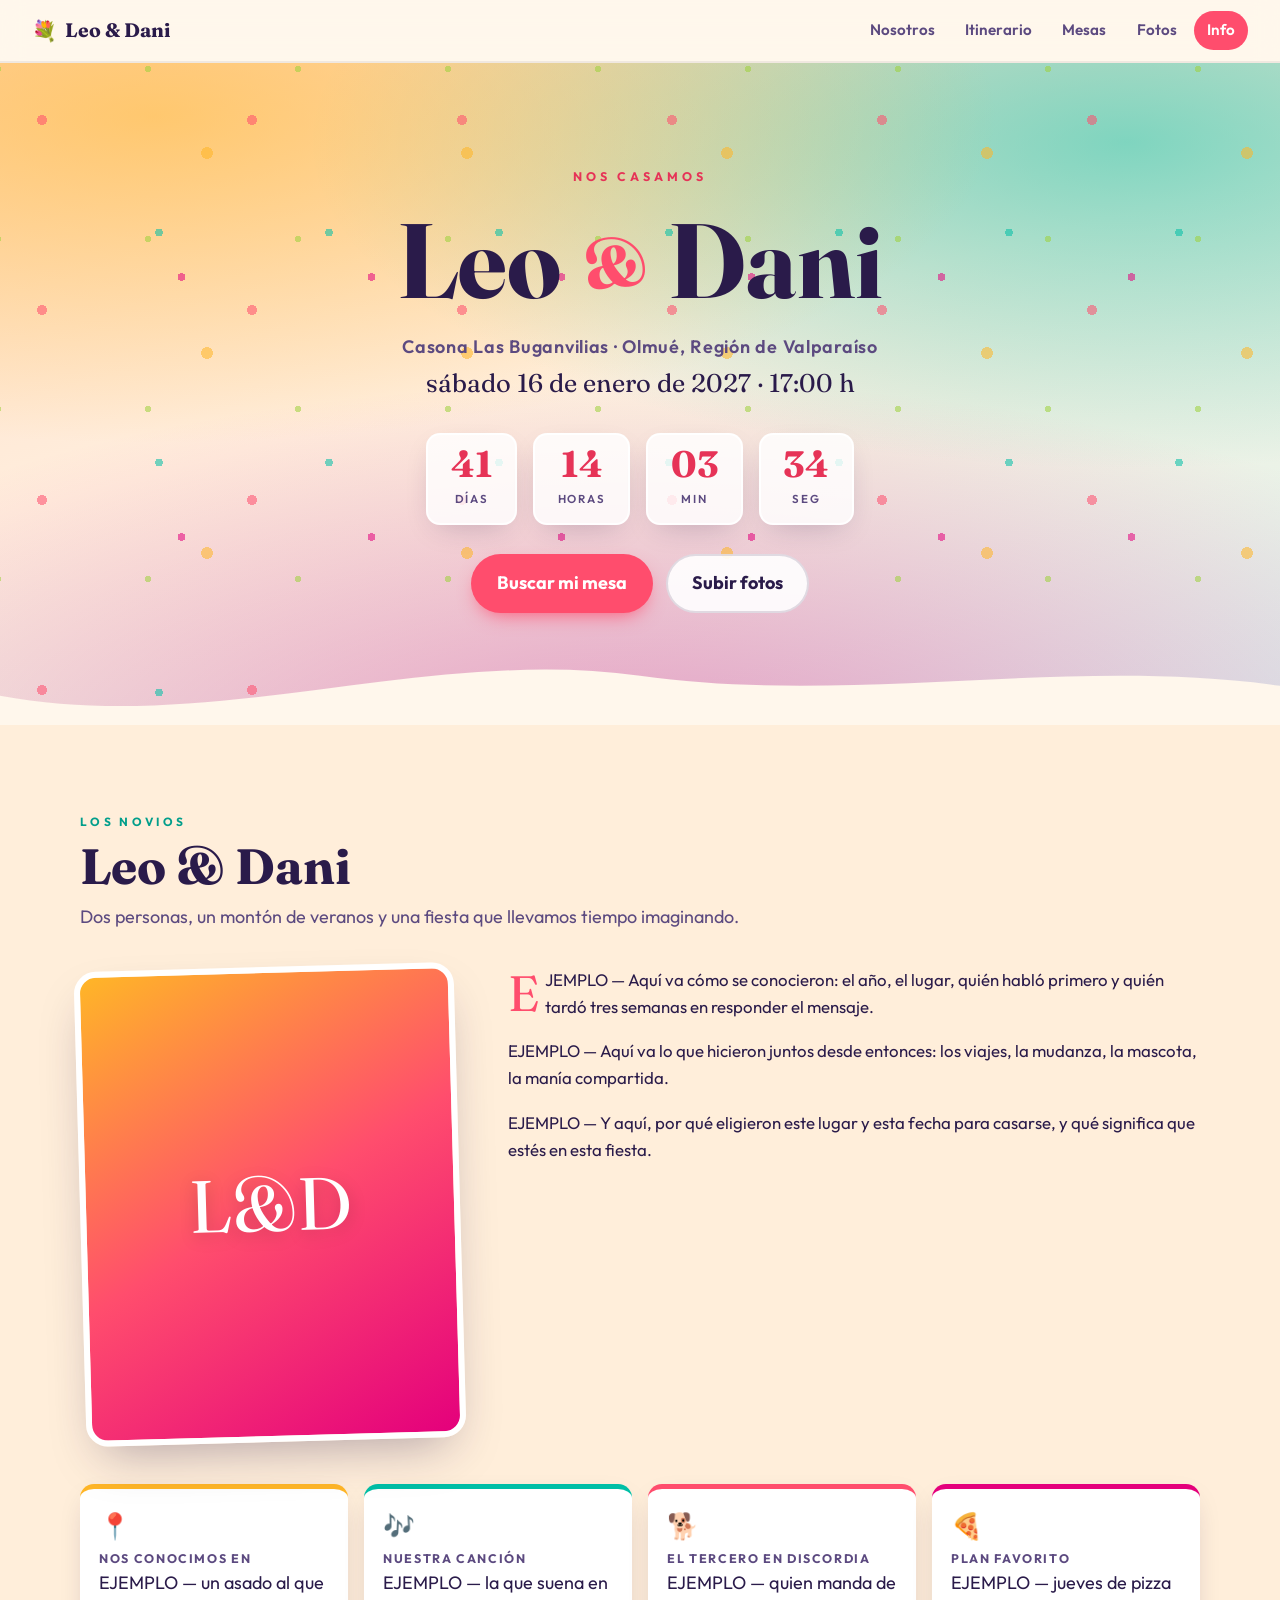
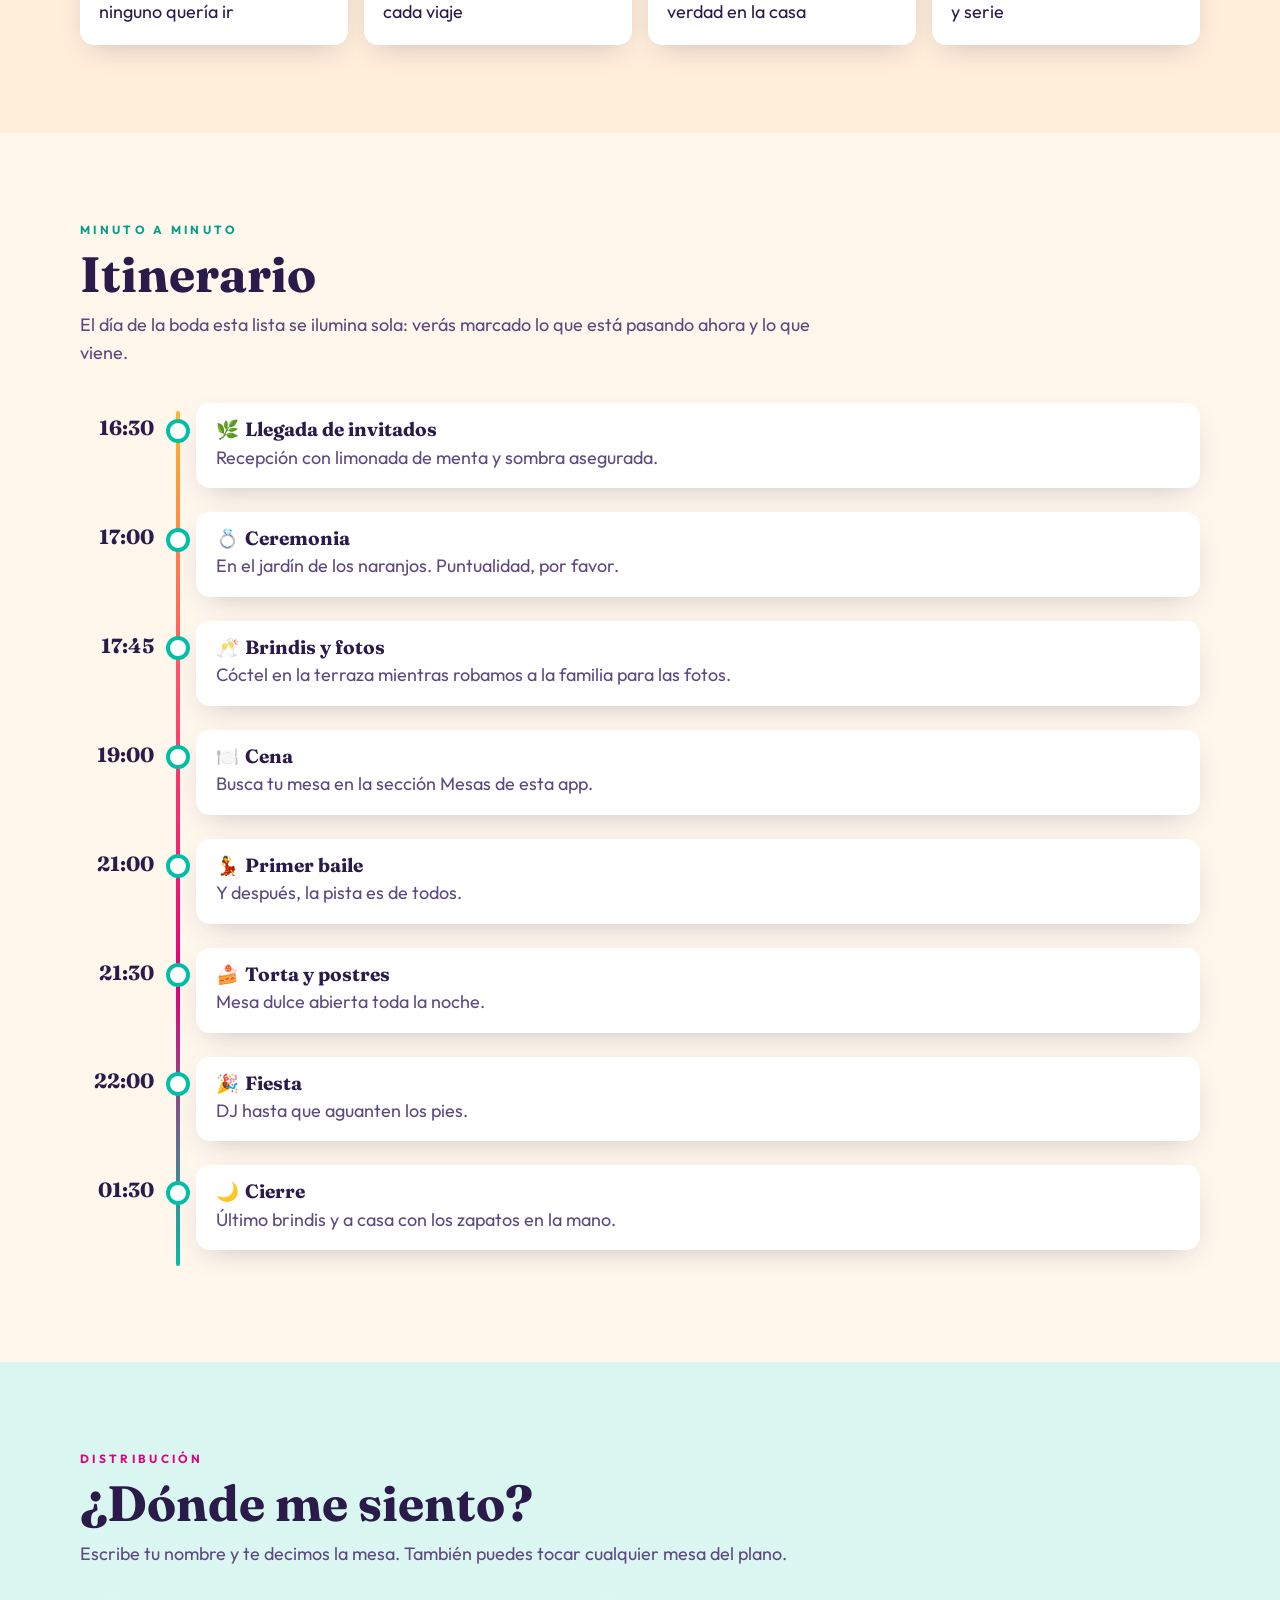
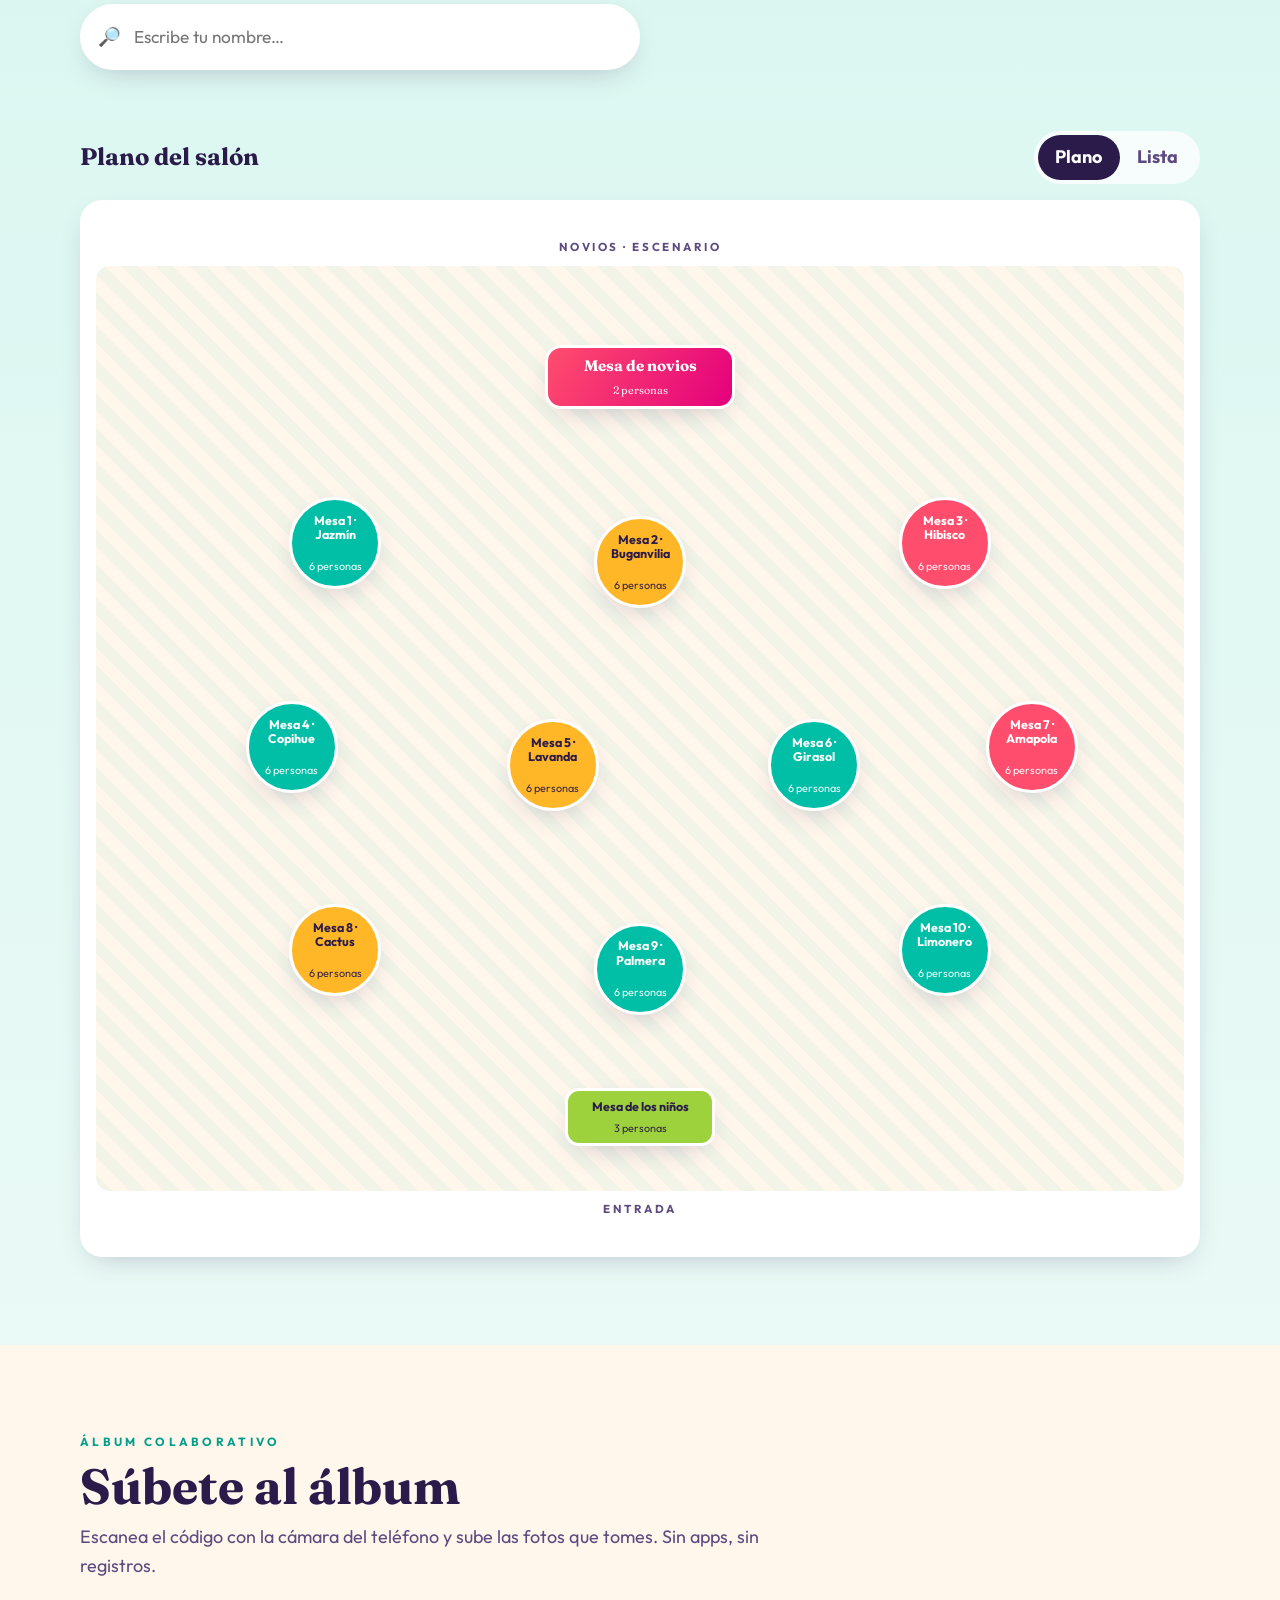
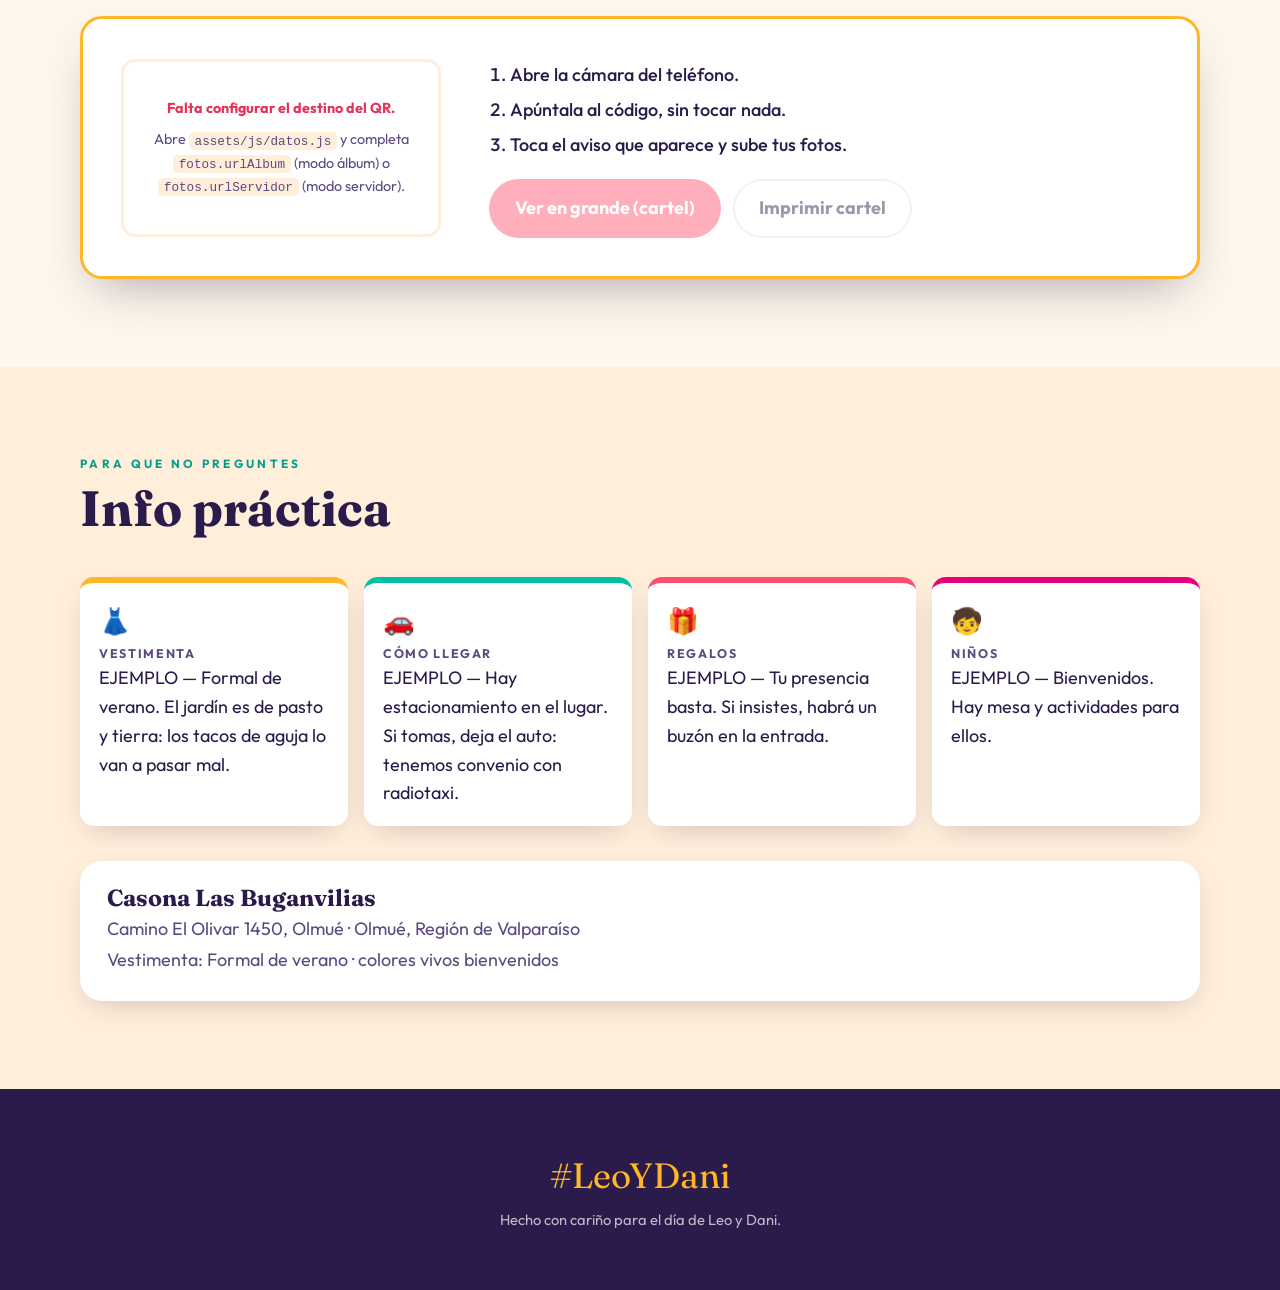
==== index.html @ 31d0e6f3 "Añade la app de boda de Leo y Dani App web estática, sin dependencias ni build, pensada para usarse " ====
<!DOCTYPE html>
<html lang="es">
<head>
<meta charset="utf-8">
<meta name="viewport" content="width=device-width, initial-scale=1, viewport-fit=cover">
<title>Leo &amp; Dani · Nuestra boda</title>
<meta name="description" content="Itinerario, mesas, fotos y todo lo que necesitas saber para la boda de Leo y Dani.">
<meta name="theme-color" content="#ff4d6d">
<link rel="manifest" href="manifest.webmanifest">
<link rel="icon" href="assets/img/icono.svg" type="image/svg+xml">
<link rel="preconnect" href="https://fonts.googleapis.com">
<link rel="preconnect" href="https://fonts.gstatic.com" crossorigin>
<link rel="stylesheet" href="https://fonts.googleapis.com/css2?family=Fraunces:opsz,wght@9..144,500;9..144,700&family=Outfit:wght@300;400;600;700&display=swap">
<link rel="stylesheet" href="assets/css/estilo.css">
</head>
<body>

<a class="saltar" href="#contenido">Saltar al contenido</a>

<header class="barra" id="barra">
  <a class="barra__marca" href="#portada">
    <span class="barra__anillos" aria-hidden="true">💐</span>
    <span id="marca-nombres">Leo &amp; Dani</span>
  </a>
  <nav class="barra__nav" aria-label="Secciones">
    <a href="#nosotros">Nosotros</a>
    <a href="#itinerario">Itinerario</a>
    <a href="#mesas">Mesas</a>
    <a href="#fotos">Fotos</a>
    <a href="#info">Info</a>
  </nav>
  <button class="barra__menu" id="btn-menu" aria-expanded="false" aria-controls="menu-movil">
    <span class="sr">Abrir menú</span>
    <svg viewBox="0 0 24 24" aria-hidden="true"><path d="M3 6h18M3 12h18M3 18h18"/></svg>
  </button>
</header>

<div class="menu-movil" id="menu-movil" hidden>
  <a href="#nosotros">Nosotros</a>
  <a href="#itinerario">Itinerario</a>
  <a href="#mesas">Mesas</a>
  <a href="#fotos">Fotos</a>
  <a href="#info">Info</a>
</div>

<main id="contenido">

  <!-- ============================================================ PORTADA -->
  <section class="portada" id="portada">
    <div class="portada__confeti" aria-hidden="true"></div>
    <div class="portada__caja">
      <p class="portada__antetitulo" id="portada-fecha-corta">Nos casamos</p>
      <h1 class="portada__nombres">
        <span id="portada-novio">Leo</span>
        <span class="portada__amperson" aria-hidden="true">&amp;</span>
        <span id="portada-novia">Dani</span>
      </h1>
      <p class="portada__lugar"><span id="portada-lugar"></span></p>
      <p class="portada__fecha" id="portada-fecha"></p>

      <div class="cuenta" id="cuenta" aria-live="polite">
        <div class="cuenta__bloque"><strong id="c-dias">—</strong><span>días</span></div>
        <div class="cuenta__bloque"><strong id="c-horas">—</strong><span>horas</span></div>
        <div class="cuenta__bloque"><strong id="c-min">—</strong><span>min</span></div>
        <div class="cuenta__bloque"><strong id="c-seg">—</strong><span>seg</span></div>
      </div>
      <p class="cuenta__hoy" id="cuenta-hoy" hidden></p>

      <div class="portada__acciones">
        <a class="boton boton--primario" href="#mesas">Buscar mi mesa</a>
        <a class="boton boton--claro" href="#fotos">Subir fotos</a>
      </div>
    </div>
    <div class="portada__ola" aria-hidden="true">
      <svg viewBox="0 0 1440 90" preserveAspectRatio="none"><path d="M0 60 C 240 100, 480 10, 720 40 C 960 70, 1200 20, 1440 50 L1440 90 L0 90 Z"/></svg>
    </div>
  </section>

  <!-- =========================================================== NOSOTROS -->
  <section class="seccion seccion--crema" id="nosotros">
    <div class="envoltorio">
      <p class="seccion__kicker">Los novios</p>
      <h2 class="seccion__titulo" id="nosotros-titulo">Leo &amp; Dani</h2>
      <p class="seccion__bajada" id="nosotros-bajada"></p>

      <div class="nosotros">
        <div class="nosotros__foto" id="nosotros-foto">
          <div class="nosotros__iniciales" id="nosotros-iniciales" aria-hidden="true">L&amp;D</div>
        </div>
        <div class="nosotros__texto" id="nosotros-parrafos"></div>
      </div>

      <ul class="fichas" id="nosotros-fichas"></ul>
    </div>
  </section>

  <!-- ========================================================= ITINERARIO -->
  <section class="seccion" id="itinerario">
    <div class="envoltorio">
      <p class="seccion__kicker">Minuto a minuto</p>
      <h2 class="seccion__titulo">Itinerario</h2>
      <p class="seccion__bajada">El día de la boda esta lista se ilumina sola: verás marcado lo que está pasando ahora y lo que viene.</p>

      <div class="aviso-vivo" id="aviso-vivo" hidden>
        <span class="punto" aria-hidden="true"></span>
        <span id="aviso-vivo-texto"></span>
      </div>

      <ol class="linea" id="linea-tiempo"></ol>
    </div>
  </section>

  <!-- ============================================================== MESAS -->
  <section class="seccion seccion--turquesa" id="mesas">
    <div class="envoltorio">
      <p class="seccion__kicker">Distribución</p>
      <h2 class="seccion__titulo">¿Dónde me siento?</h2>
      <p class="seccion__bajada">Escribe tu nombre y te decimos la mesa. También puedes tocar cualquier mesa del plano.</p>

      <form class="buscador" id="buscador" role="search" autocomplete="off">
        <label class="sr" for="busqueda">Buscar tu nombre</label>
        <input id="busqueda" type="search" placeholder="Escribe tu nombre…" enterkeyhint="search">
        <button type="button" class="buscador__limpiar" id="limpiar" hidden aria-label="Limpiar búsqueda">×</button>
      </form>

      <div class="resultados" id="resultados" aria-live="polite"></div>

      <div class="mesas-vista">
        <div class="mesas-vista__cabecera">
          <h3>Plano del salón</h3>
          <div class="conmutador" role="group" aria-label="Forma de ver las mesas">
            <button type="button" id="ver-plano" class="es-activo" aria-pressed="true">Plano</button>
            <button type="button" id="ver-lista" aria-pressed="false">Lista</button>
          </div>
        </div>

        <div class="plano" id="plano">
          <p class="plano__escenario">Novios · escenario</p>
          <div class="plano__lienzo" id="plano-lienzo"></div>
          <p class="plano__entrada">Entrada</p>
        </div>

        <div class="lista-mesas" id="lista-mesas" hidden></div>
      </div>
    </div>
  </section>

  <!-- ============================================================== FOTOS -->
  <section class="seccion" id="fotos">
    <div class="envoltorio">
      <p class="seccion__kicker">Álbum colaborativo</p>
      <h2 class="seccion__titulo" id="fotos-titulo">Súbete al álbum</h2>
      <p class="seccion__bajada" id="fotos-mensaje"></p>

      <div class="qr-panel" id="qr-panel">
        <div class="qr-panel__codigo" id="qr-contenedor">
          <div class="qr-panel__pendiente" id="qr-pendiente">
            <strong>Falta configurar el destino del QR.</strong>
            <span>Abre <code>assets/js/datos.js</code> y completa <code>fotos.urlAlbum</code>
              (modo álbum) o <code>fotos.urlServidor</code> (modo servidor).</span>
          </div>
        </div>
        <div class="qr-panel__texto">
          <ol class="pasos">
            <li>Abre la cámara del teléfono.</li>
            <li>Apúntala al código, sin tocar nada.</li>
            <li>Toca el aviso que aparece y sube tus fotos.</li>
          </ol>
          <p class="qr-panel__enlace">
            ¿No funciona la cámara? Entra a
            <a id="qr-enlace" href="#">este enlace</a>.
          </p>
          <div class="qr-panel__acciones">
            <button type="button" class="boton boton--primario" id="btn-cartel">Ver en grande (cartel)</button>
            <button type="button" class="boton boton--claro" id="btn-imprimir">Imprimir cartel</button>
          </div>
        </div>
      </div>

      <div class="mural" id="mural" hidden>
        <h3>Lo que han subido</h3>
        <div class="mural__rejilla" id="mural-rejilla"></div>
      </div>
    </div>
  </section>

  <!-- =============================================================== INFO -->
  <section class="seccion seccion--crema" id="info">
    <div class="envoltorio">
      <p class="seccion__kicker">Para que no preguntes</p>
      <h2 class="seccion__titulo">Info práctica</h2>
      <ul class="fichas fichas--info" id="info-fichas"></ul>

      <div class="lugar" id="lugar-bloque">
        <div>
          <h3 id="lugar-nombre"></h3>
          <p id="lugar-direccion"></p>
          <p id="lugar-vestimenta"></p>
        </div>
        <a class="boton boton--primario" id="lugar-mapa" href="#" hidden>Abrir en el mapa</a>
      </div>
    </div>
  </section>

</main>

<footer class="pie">
  <p id="pie-hashtag"></p>
  <p class="pie__fino">Hecho con cariño para el día de <span id="pie-nombres">Leo y Dani</span>.</p>
</footer>

<!-- Cartel a pantalla completa con el QR, para proyectar o dejar en una mesa -->
<div class="cartel" id="cartel" hidden>
  <button class="cartel__cerrar" id="cartel-cerrar" aria-label="Cerrar cartel">×</button>
  <div class="cartel__contenido">
    <p class="cartel__kicker" id="cartel-kicker">#LeoYDani</p>
    <h2 class="cartel__titulo" id="cartel-titulo">Súbete al álbum</h2>
    <div class="cartel__qr" id="cartel-qr"></div>
    <p class="cartel__pie" id="cartel-pie"></p>
    <p class="cartel__url" id="cartel-url"></p>
  </div>
</div>

<script src="assets/js/datos.js"></script>
<script src="assets/js/qr.js"></script>
<script src="assets/js/app.js"></script>
</body>
</html>
---- assets/css/estilo.css ----
/* ===========================================================================
   Leo & Dani — estilo de verano, paleta viva.
   Paleta: coral sandía, mango, turquesa, fucsia buganvilia y crema.
   =========================================================================== */

:root {
  --crema:      #fff7ec;
  --crema-2:    #ffeeda;
  --coral:      #ff4d6d;
  --coral-osc:  #e63357;
  --mango:      #ffb627;
  --mango-osc:  #f59500;
  --turquesa:   #00bfa6;
  --turquesa-osc:#029e8b;
  --fucsia:     #e4007c;
  --lima:       #9ed23c;
  --tinta:      #2a1b4a;
  --tinta-2:    #5c4a80;
  --blanco:     #ffffff;

  --sombra:     0 10px 30px -12px rgba(42, 27, 74, .28);
  --sombra-alta:0 22px 50px -18px rgba(42, 27, 74, .38);
  --radio:      22px;
  --radio-s:    14px;

  --display: "Fraunces", "Iowan Old Style", Georgia, "Times New Roman", serif;
  --cuerpo:  "Outfit", ui-sans-serif, system-ui, -apple-system, "Segoe UI", Roboto, sans-serif;

  color-scheme: light;
}

*, *::before, *::after { box-sizing: border-box; }

/* Varios bloques de esta hoja usan display:grid/flex, que por especificidad
   ganaría al display:none que el navegador aplica a [hidden]. Sin esta regla
   el cartel del QR se quedaría encima de la página tapándolo todo. */
[hidden] { display: none !important; }

html { scroll-behavior: smooth; scroll-padding-top: 82px; }

body {
  margin: 0;
  font-family: var(--cuerpo);
  font-size: clamp(16px, 1.05vw + 14px, 18px);
  line-height: 1.6;
  color: var(--tinta);
  background: var(--crema);
  -webkit-font-smoothing: antialiased;
}

h1, h2, h3 { font-family: var(--display); line-height: 1.08; margin: 0; font-weight: 700; }

a { color: var(--coral-osc); }

img { max-width: 100%; display: block; }

:focus-visible {
  outline: 3px solid var(--fucsia);
  outline-offset: 3px;
  border-radius: 6px;
}

.sr {
  position: absolute; width: 1px; height: 1px; padding: 0; margin: -1px;
  overflow: hidden; clip: rect(0 0 0 0); white-space: nowrap; border: 0;
}

.saltar {
  position: absolute; left: 12px; top: -60px; z-index: 100;
  background: var(--tinta); color: #fff; padding: 10px 16px; border-radius: 0 0 12px 12px;
  text-decoration: none; transition: top .2s;
}
.saltar:focus { top: 0; }

.envoltorio { width: min(1120px, 100% - 2.5rem); margin-inline: auto; }

/* ------------------------------------------------------------------ Barra */
.barra {
  position: sticky; top: 0; z-index: 40;
  display: flex; align-items: center; justify-content: space-between; gap: 1rem;
  padding: .7rem clamp(1rem, 3vw, 2rem);
  background: rgba(255, 247, 236, .88);
  backdrop-filter: blur(12px);
  border-bottom: 2px solid rgba(42, 27, 74, .07);
}

.barra__marca {
  font-family: var(--display); font-size: 1.22rem; font-weight: 700;
  color: var(--tinta); text-decoration: none; display: flex; align-items: center; gap: .5rem;
}
.barra__anillos { font-size: 1.25rem; }

.barra__nav { display: flex; gap: .3rem; flex-wrap: wrap; }
.barra__nav a {
  color: var(--tinta-2); text-decoration: none; font-weight: 600; font-size: .95rem;
  padding: .45rem .8rem; border-radius: 999px; transition: background .18s, color .18s;
}
.barra__nav a:hover, .barra__nav a.es-activo { background: var(--coral); color: #fff; }

.barra__menu {
  display: none; background: none; border: 0; padding: .4rem; cursor: pointer; color: var(--tinta);
}
.barra__menu svg { width: 28px; height: 28px; fill: none; stroke: currentColor; stroke-width: 2.2; stroke-linecap: round; }

.menu-movil {
  position: sticky; top: 62px; z-index: 39;
  display: grid; background: var(--blanco); border-bottom: 2px solid rgba(42,27,74,.08);
  box-shadow: var(--sombra);
}
.menu-movil a {
  padding: .95rem 1.4rem; text-decoration: none; color: var(--tinta); font-weight: 600;
  border-bottom: 1px solid rgba(42,27,74,.07);
}

@media (max-width: 820px) {
  .barra__nav { display: none; }
  .barra__menu { display: block; }
}
@media (min-width: 821px) {
  .menu-movil { display: none !important; }
}

/* ---------------------------------------------------------------- Portada */
.portada {
  position: relative; overflow: hidden;
  padding: clamp(3rem, 9vw, 6.5rem) 1.25rem clamp(5rem, 10vw, 7rem);
  text-align: center;
  background:
    radial-gradient(120% 90% at 12% 8%, rgba(255, 182, 39, .55) 0%, transparent 55%),
    radial-gradient(110% 85% at 88% 12%, rgba(0, 191, 166, .5) 0%, transparent 58%),
    radial-gradient(130% 95% at 50% 105%, rgba(228, 0, 124, .35) 0%, transparent 60%),
    linear-gradient(165deg, #ffd9c0 0%, #ffeedd 45%, #d9f6f0 100%);
}

.portada__confeti {
  position: absolute; inset: 0; pointer-events: none; opacity: .55;
  background-image:
    radial-gradient(circle 5px at 20% 30%, var(--coral) 99%, transparent 100%),
    radial-gradient(circle 4px at 70% 65%, var(--turquesa) 99%, transparent 100%),
    radial-gradient(circle 6px at 45% 15%, var(--mango) 99%, transparent 100%),
    radial-gradient(circle 4px at 85% 40%, var(--fucsia) 99%, transparent 100%),
    radial-gradient(circle 3px at 12% 80%, var(--lima) 99%, transparent 100%);
  background-size: 210px 190px, 170px 230px, 260px 200px, 190px 260px, 150px 170px;
  background-position: 0 0, 40px 20px, 90px 60px, 20px 110px, 130px 40px;
}

.portada__caja { position: relative; max-width: 780px; margin-inline: auto; }

.portada__antetitulo {
  text-transform: uppercase; letter-spacing: .32em; font-size: .78rem; font-weight: 700;
  color: var(--coral-osc); margin: 0 0 1rem;
}

.portada__nombres {
  font-size: clamp(3.1rem, 13vw, 6.6rem);
  display: flex; align-items: center; justify-content: center; gap: clamp(.6rem, 2.5vw, 1.4rem);
  flex-wrap: wrap;
  color: var(--tinta);
  text-wrap: balance;
}
.portada__amperson {
  font-size: .62em; color: var(--coral);
  transform: translateY(.06em) rotate(-6deg); display: inline-block;
}

.portada__lugar {
  font-weight: 600; letter-spacing: .04em; margin: 1rem 0 .1rem; color: var(--tinta-2);
}
.portada__fecha {
  font-family: var(--display); font-size: clamp(1.15rem, 3vw, 1.6rem);
  margin: 0 0 1.8rem; color: var(--tinta);
}

.cuenta {
  display: flex; justify-content: center; gap: clamp(.5rem, 2vw, 1rem); flex-wrap: wrap;
  margin-bottom: 1.8rem;
}
.cuenta__bloque {
  background: rgba(255,255,255,.82); border-radius: var(--radio-s);
  padding: .7rem clamp(.8rem, 3vw, 1.4rem); min-width: 78px;
  box-shadow: var(--sombra); border: 2px solid rgba(255,255,255,.9);
}
.cuenta__bloque strong {
  display: block; font-family: var(--display); font-size: clamp(1.6rem, 5vw, 2.3rem);
  line-height: 1; color: var(--coral-osc); font-variant-numeric: tabular-nums;
}
.cuenta__bloque span {
  font-size: .72rem; text-transform: uppercase; letter-spacing: .16em; color: var(--tinta-2);
  font-weight: 600;
}
.cuenta__hoy {
  font-family: var(--display); font-size: clamp(1.4rem, 5vw, 2.1rem);
  color: var(--fucsia); margin: 0 0 1.6rem;
}

.portada__acciones { display: flex; gap: .8rem; justify-content: center; flex-wrap: wrap; }

.portada__ola { position: absolute; left: 0; right: 0; bottom: -1px; line-height: 0; }
.portada__ola svg { width: 100%; height: clamp(50px, 7vw, 90px); }
.portada__ola path { fill: var(--crema); }

/* ---------------------------------------------------------------- Botones */
.boton {
  display: inline-flex; align-items: center; justify-content: center; gap: .5rem;
  font: inherit; font-weight: 700; text-decoration: none; cursor: pointer;
  padding: .82rem 1.5rem; border-radius: 999px; border: 2px solid transparent;
  transition: transform .15s, box-shadow .15s, background .15s;
  min-height: 48px;
}
.boton:hover { transform: translateY(-2px); }
.boton:active { transform: translateY(0); }

.boton:disabled, .boton[disabled] {
  opacity: .45; cursor: not-allowed; box-shadow: none;
}
.boton:disabled:hover, .boton[disabled]:hover { transform: none; }

.boton--primario { background: var(--coral); color: #fff; box-shadow: 0 8px 20px -8px var(--coral); }
.boton--primario:hover { background: var(--coral-osc); }
.boton--claro { background: rgba(255,255,255,.9); color: var(--tinta); border-color: rgba(42,27,74,.14); }
.boton--claro:hover { background: #fff; }

/* -------------------------------------------------------------- Secciones */
.seccion { padding: clamp(3rem, 8vw, 5.5rem) 0; position: relative; }
.seccion--crema { background: var(--crema-2); }
.seccion--turquesa {
  background: linear-gradient(180deg, #d9f6f0 0%, #eafaf6 100%);
}

.seccion__kicker {
  text-transform: uppercase; letter-spacing: .28em; font-size: .74rem; font-weight: 700;
  color: var(--turquesa-osc); margin: 0 0 .5rem;
}
.seccion--turquesa .seccion__kicker { color: var(--fucsia); }

.seccion__titulo { font-size: clamp(2rem, 5.5vw, 3.1rem); margin-bottom: .6rem; }
.seccion__bajada { max-width: 62ch; color: var(--tinta-2); margin: 0 0 2.2rem; }

/* --------------------------------------------------------------- Nosotros */
.nosotros {
  display: grid; grid-template-columns: minmax(240px, 380px) 1fr; gap: clamp(1.5rem, 4vw, 3rem);
  align-items: start;
}
@media (max-width: 760px) { .nosotros { grid-template-columns: 1fr; } }

.nosotros__foto {
  aspect-ratio: 4 / 5; border-radius: var(--radio); overflow: hidden;
  background: linear-gradient(150deg, var(--mango) 0%, var(--coral) 50%, var(--fucsia) 100%);
  display: grid; place-items: center; box-shadow: var(--sombra-alta);
  border: 6px solid #fff; rotate: -1.6deg;
}
.nosotros__foto img { width: 100%; height: 100%; object-fit: cover; }
.nosotros__iniciales {
  font-family: var(--display); font-size: clamp(3rem, 9vw, 4.6rem); color: #fff;
  text-shadow: 0 4px 18px rgba(0,0,0,.18);
}

.nosotros__texto p { margin: 0 0 1.1rem; font-size: 1.05rem; }
.nosotros__texto p:first-child::first-letter {
  font-family: var(--display); font-size: 3.1rem; line-height: .82; float: left;
  padding: .12em .12em 0 0; color: var(--coral);
}

.fichas {
  list-style: none; padding: 0; margin: 2.6rem 0 0;
  display: grid; grid-template-columns: repeat(auto-fit, minmax(210px, 1fr)); gap: 1rem;
}
.fichas li {
  background: var(--blanco); border-radius: var(--radio-s); padding: 1.1rem 1.2rem;
  box-shadow: var(--sombra); border-top: 5px solid var(--mango);
}
.fichas li:nth-child(4n+2) { border-top-color: var(--turquesa); }
.fichas li:nth-child(4n+3) { border-top-color: var(--coral); }
.fichas li:nth-child(4n+4) { border-top-color: var(--fucsia); }
.fichas .emoji { font-size: 1.6rem; display: block; margin-bottom: .3rem; }
.fichas h3 { font-family: var(--cuerpo); font-size: .78rem; font-weight: 700;
  text-transform: uppercase; letter-spacing: .13em; color: var(--tinta-2); margin-bottom: .25rem; }
.fichas p { margin: 0; }

/* ------------------------------------------------------------- Itinerario */
.aviso-vivo {
  display: inline-flex; align-items: center; gap: .6rem;
  background: var(--fucsia); color: #fff; font-weight: 700;
  padding: .55rem 1.1rem; border-radius: 999px; margin-bottom: 1.6rem;
  box-shadow: 0 8px 22px -10px var(--fucsia);
}
.punto {
  width: 10px; height: 10px; border-radius: 50%; background: #fff;
  animation: latido 1.6s ease-in-out infinite;
}
@keyframes latido { 0%,100% { opacity: 1; transform: scale(1); } 50% { opacity: .35; transform: scale(.7); } }

.linea { list-style: none; margin: 0; padding: 0; position: relative; }
.linea::before {
  content: ""; position: absolute; left: 96px; top: 8px; bottom: 8px; width: 4px;
  background: linear-gradient(180deg, var(--mango), var(--coral), var(--fucsia), var(--turquesa));
  border-radius: 4px;
}
@media (max-width: 620px) { .linea::before { left: 26px; } }

.linea li {
  position: relative; display: grid; grid-template-columns: 74px 1fr; gap: 2.6rem;
  padding: 0 0 1.5rem;
}
@media (max-width: 620px) {
  .linea li { grid-template-columns: 1fr; padding-left: 62px; gap: .2rem; }
}

.linea__hora {
  font-family: var(--display); font-size: 1.28rem; font-weight: 700; text-align: right;
  color: var(--tinta); padding-top: .55rem; font-variant-numeric: tabular-nums;
}
@media (max-width: 620px) {
  .linea__hora { text-align: left; padding-top: 0; font-size: 1.05rem; color: var(--coral-osc); }
}

.linea__punto {
  position: absolute; left: 86px; top: .95rem; width: 24px; height: 24px; border-radius: 50%;
  background: #fff; border: 4px solid var(--turquesa); z-index: 1;
  display: grid; place-items: center; font-size: .8rem;
}
@media (max-width: 620px) { .linea__punto { left: 16px; top: .1rem; } }

.linea__caja {
  background: var(--blanco); border-radius: var(--radio-s); padding: 1rem 1.25rem;
  box-shadow: var(--sombra); transition: transform .2s, box-shadow .2s;
}
.linea__caja h3 { font-size: 1.2rem; margin-bottom: .2rem; }
.linea__caja p { margin: 0; color: var(--tinta-2); }
.linea__emoji { font-size: 1.15rem; margin-right: .4rem; }

.linea li.es-ahora .linea__caja {
  background: linear-gradient(120deg, var(--coral), var(--fucsia)); color: #fff;
  transform: scale(1.015); box-shadow: var(--sombra-alta);
}
.linea li.es-ahora .linea__caja p { color: rgba(255,255,255,.92); }
.linea li.es-ahora .linea__punto { border-color: var(--fucsia); background: var(--fucsia); }
.linea li.es-pasado { opacity: .5; }
.linea li.es-pasado .linea__punto { border-color: var(--tinta-2); background: var(--tinta-2); }

.etiqueta-ahora {
  display: inline-block; background: #fff; color: var(--fucsia); font-size: .7rem;
  font-weight: 800; letter-spacing: .14em; text-transform: uppercase;
  padding: .18rem .6rem; border-radius: 999px; margin-left: .5rem; vertical-align: middle;
}
.etiqueta-sigue {
  display: inline-block; background: var(--mango); color: var(--tinta); font-size: .7rem;
  font-weight: 800; letter-spacing: .12em; text-transform: uppercase;
  padding: .18rem .6rem; border-radius: 999px; margin-left: .5rem; vertical-align: middle;
}

/* ------------------------------------------------------------------ Mesas */
.buscador { position: relative; max-width: 560px; margin-bottom: 1.4rem; }
.buscador input {
  width: 100%; font: inherit; font-size: 1.08rem; padding: 1rem 3rem 1rem 3.2rem;
  border-radius: 999px; border: 3px solid var(--blanco); background: var(--blanco) ;
  box-shadow: var(--sombra); color: var(--tinta); min-height: 56px;
}
.buscador::before {
  content: "🔎"; position: absolute; left: 1.15rem; top: 50%; transform: translateY(-50%);
  font-size: 1.15rem; pointer-events: none;
}
.buscador input:focus { border-color: var(--coral); outline: none; }
.buscador input::-webkit-search-cancel-button { display: none; }
.buscador__limpiar {
  position: absolute; right: .85rem; top: 50%; transform: translateY(-50%);
  border: 0; background: rgba(42,27,74,.08); color: var(--tinta); cursor: pointer;
  width: 34px; height: 34px; border-radius: 50%; font-size: 1.3rem; line-height: 1;
}

.resultados { margin-bottom: 2.4rem; display: grid; gap: .9rem; }

.tarjeta-resultado {
  background: var(--blanco); border-radius: var(--radio); padding: 1.2rem 1.4rem;
  box-shadow: var(--sombra-alta); border-left: 8px solid var(--coral);
  animation: aparece .28s ease;
}
@keyframes aparece { from { opacity: 0; transform: translateY(8px); } to { opacity: 1; transform: none; } }

.tarjeta-resultado__nombre { font-family: var(--display); font-size: 1.45rem; }
.tarjeta-resultado__mesa {
  display: inline-block; background: var(--turquesa); color: #fff; font-weight: 700;
  padding: .3rem .9rem; border-radius: 999px; margin: .45rem 0 .7rem;
}
.tarjeta-resultado__companeros { margin: 0; color: var(--tinta-2); font-size: .95rem; }
.tarjeta-resultado__companeros strong { color: var(--tinta); }

.sin-resultado {
  background: rgba(255,255,255,.75); border: 2px dashed rgba(42,27,74,.2);
  border-radius: var(--radio); padding: 1.1rem 1.3rem; color: var(--tinta-2);
}

.mesas-vista__cabecera {
  display: flex; align-items: center; justify-content: space-between; gap: 1rem;
  flex-wrap: wrap; margin-bottom: 1rem;
}
.mesas-vista__cabecera h3 { font-size: 1.5rem; }

.conmutador { display: inline-flex; background: rgba(255,255,255,.75); border-radius: 999px; padding: .25rem; }
.conmutador button {
  font: inherit; font-weight: 700; border: 0; background: none; cursor: pointer;
  padding: .5rem 1.1rem; border-radius: 999px; color: var(--tinta-2); min-height: 42px;
}
.conmutador button.es-activo { background: var(--tinta); color: #fff; }

.plano {
  position: relative; background: var(--blanco); border-radius: var(--radio);
  padding: 2.4rem 1rem; box-shadow: var(--sombra); overflow: hidden;
}
.plano__escenario, .plano__entrada {
  text-align: center; font-size: .72rem; letter-spacing: .22em; text-transform: uppercase;
  font-weight: 700; color: var(--tinta-2); margin: 0;
}
.plano__escenario { margin-bottom: .6rem; }
.plano__entrada { margin-top: .6rem; }

.plano__lienzo {
  position: relative; width: 100%; aspect-ratio: 4 / 3.4; min-height: 360px;
  background:
    repeating-linear-gradient(45deg, rgba(0,191,166,.05) 0 12px, transparent 12px 24px),
    var(--crema);
  border-radius: var(--radio-s);
}

.mesa {
  position: absolute; transform: translate(-50%, -50%);
  display: grid; place-items: center; text-align: center; cursor: pointer;
  border: 3px solid var(--blanco); background: var(--turquesa); color: #fff;
  font-weight: 700; font-size: .78rem; line-height: 1.15; padding: .3rem;
  box-shadow: var(--sombra); transition: transform .18s, box-shadow .18s, background .18s;
  font-family: var(--cuerpo);
}
.mesa:hover { transform: translate(-50%, -50%) scale(1.09); z-index: 3; }
.mesa--redonda { width: 92px; height: 92px; border-radius: 50%; }
.mesa--larga { width: 150px; height: 58px; border-radius: 14px; background: var(--lima); color: var(--tinta); }
.mesa--honor {
  width: 190px; height: 64px; border-radius: 16px;
  background: linear-gradient(120deg, var(--coral), var(--fucsia));
  font-family: var(--display); font-size: .95rem;
}
.mesa:nth-of-type(3n) { background: var(--mango); color: var(--tinta); }
.mesa:nth-of-type(4n) { background: var(--coral); color: #fff; }
.mesa--larga, .mesa--honor { background-image: none; }
.mesa--honor { background: linear-gradient(120deg, var(--coral), var(--fucsia)) !important; color: #fff !important; }
.mesa--larga { background: var(--lima) !important; color: var(--tinta) !important; }

.mesa.es-destacada {
  outline: 5px solid var(--fucsia); outline-offset: 4px;
  animation: rebote 1.1s ease infinite;
  z-index: 4;
}
@keyframes rebote {
  0%, 100% { transform: translate(-50%, -50%) scale(1.06); }
  50%      { transform: translate(-50%, -50%) scale(1.14); }
}

.mesa__cuenta { display: block; font-weight: 400; font-size: .68rem; opacity: .9; }

@media (max-width: 620px) {
  /* En pantalla pequeña estiramos el plano a lo alto: las mesas están
     colocadas en porcentajes, así que ganan separación sin tocar los datos. */
  .plano { padding-inline: .5rem; }
  .plano__lienzo { aspect-ratio: 1 / 1.45; min-height: 470px; }
  .mesa--redonda { width: 78px; height: 78px; font-size: .58rem; }
  .mesa--larga { width: 112px; height: 46px; font-size: .66rem; }
  .mesa--honor { width: 146px; height: 52px; font-size: .78rem; }
  .mesa__cuenta { font-size: .54rem; }
}

.lista-mesas { display: grid; grid-template-columns: repeat(auto-fit, minmax(250px, 1fr)); gap: 1rem; }
.tarjeta-mesa {
  background: var(--blanco); border-radius: var(--radio-s); padding: 1.1rem 1.25rem;
  box-shadow: var(--sombra); border-top: 6px solid var(--turquesa);
}
.tarjeta-mesa:nth-child(3n+2) { border-top-color: var(--mango); }
.tarjeta-mesa:nth-child(3n+3) { border-top-color: var(--coral); }
.tarjeta-mesa h4 { font-family: var(--display); font-size: 1.2rem; margin: 0 0 .5rem; }
.tarjeta-mesa ul { margin: 0; padding-left: 1.1rem; color: var(--tinta-2); font-size: .95rem; }
.tarjeta-mesa.es-destacada { outline: 4px solid var(--fucsia); outline-offset: 2px; }

dialog.detalle-mesa::backdrop { background: rgba(42, 27, 74, .55); backdrop-filter: blur(3px); }
dialog.detalle-mesa {
  border: 0; border-radius: var(--radio); padding: 0; max-width: min(440px, 92vw);
  box-shadow: var(--sombra-alta); color: var(--tinta); background: var(--blanco);
}
.detalle-mesa__cabecera {
  background: linear-gradient(120deg, var(--coral), var(--fucsia)); color: #fff;
  padding: 1.3rem 1.5rem;
}
.detalle-mesa__cabecera h3 { font-size: 1.5rem; }
.detalle-mesa__cuerpo { padding: 1.2rem 1.5rem 1.5rem; }
.detalle-mesa__cuerpo ul { margin: 0 0 1.2rem; padding-left: 1.2rem; }
.detalle-mesa__cuerpo li { padding: .15rem 0; }

/* ------------------------------------------------------------------ Fotos */
.qr-panel {
  display: grid; grid-template-columns: minmax(220px, 320px) 1fr; gap: clamp(1.5rem, 4vw, 3rem);
  align-items: center; background: var(--blanco); border-radius: var(--radio);
  padding: clamp(1.3rem, 4vw, 2.4rem); box-shadow: var(--sombra-alta);
  border: 3px solid var(--mango);
}
@media (max-width: 720px) { .qr-panel { grid-template-columns: 1fr; } }

.qr-panel__codigo {
  background: #fff; border-radius: var(--radio-s); padding: .9rem;
  box-shadow: inset 0 0 0 3px var(--crema-2); display: grid; place-items: center;
}
.qr-panel__codigo svg { width: 100%; height: auto; border-radius: 8px; }

.qr-panel__pendiente {
  display: grid; gap: .5rem; text-align: center; color: var(--tinta-2); font-size: .9rem;
  padding: 1.5rem 1rem;
}
.qr-panel__pendiente strong { color: var(--coral-osc); }
code {
  background: var(--crema-2); padding: .1rem .35rem; border-radius: 5px;
  font-size: .88em; font-family: ui-monospace, "SFMono-Regular", Menlo, monospace;
}

.pasos { margin: 0 0 1rem; padding-left: 1.3rem; }
.pasos li { padding: .2rem 0; font-weight: 500; }
.qr-panel__enlace { color: var(--tinta-2); font-size: .92rem; word-break: break-word; }
.qr-panel__acciones { display: flex; gap: .7rem; flex-wrap: wrap; margin-top: 1rem; }

.mural { margin-top: 2.5rem; }
.mural h3 { font-size: 1.5rem; margin-bottom: 1rem; }
.mural__rejilla {
  display: grid; grid-template-columns: repeat(auto-fill, minmax(140px, 1fr)); gap: .7rem;
}
.mural__rejilla img {
  width: 100%; aspect-ratio: 1; object-fit: cover; border-radius: var(--radio-s);
  box-shadow: var(--sombra); border: 3px solid #fff;
}

/* ------------------------------------------------------------------- Info */
.fichas--info li { border-top-width: 6px; }

.lugar {
  margin-top: 2.2rem; background: var(--blanco); border-radius: var(--radio);
  padding: 1.5rem 1.7rem; box-shadow: var(--sombra);
  display: flex; align-items: center; justify-content: space-between; gap: 1.2rem; flex-wrap: wrap;
}
.lugar h3 { font-size: 1.45rem; margin-bottom: .3rem; }
.lugar p { margin: .15rem 0; color: var(--tinta-2); }

/* -------------------------------------------------------------------- Pie */
.pie {
  background: var(--tinta); color: #fff; text-align: center;
  padding: clamp(2.2rem, 6vw, 3.4rem) 1.25rem;
}
.pie p { margin: .25rem 0; }
.pie p:first-child {
  font-family: var(--display); font-size: clamp(1.5rem, 5vw, 2.2rem); color: var(--mango);
}
.pie__fino { color: rgba(255,255,255,.7); font-size: .92rem; }

/* ----------------------------------------------------------------- Cartel */
.cartel {
  position: fixed; inset: 0; z-index: 90; display: grid; place-items: center;
  padding: 1.5rem; text-align: center;
  background:
    radial-gradient(120% 90% at 10% 10%, rgba(255,182,39,.9) 0%, transparent 55%),
    radial-gradient(110% 85% at 90% 15%, rgba(0,191,166,.85) 0%, transparent 58%),
    linear-gradient(160deg, #ff6b83 0%, #ffb627 55%, #00bfa6 100%);
}
.cartel__cerrar {
  position: absolute; top: 1rem; right: 1.2rem; font-size: 2.2rem; line-height: 1;
  background: rgba(255,255,255,.85); border: 0; border-radius: 50%; width: 52px; height: 52px;
  cursor: pointer; color: var(--tinta);
}
.cartel__contenido {
  background: rgba(255,255,255,.95); border-radius: 32px; padding: clamp(1.5rem, 5vw, 3rem);
  max-width: min(640px, 92vw); box-shadow: var(--sombra-alta);
}
.cartel__kicker {
  text-transform: uppercase; letter-spacing: .3em; font-weight: 700; color: var(--fucsia);
  margin: 0 0 .4rem; font-size: .85rem;
}
.cartel__titulo { font-size: clamp(1.9rem, 6vw, 3rem); margin-bottom: 1.2rem; }
.cartel__qr { display: grid; place-items: center; }
.cartel__qr svg { width: min(58vh, 100%); height: auto; }
.cartel__pie { font-size: 1.05rem; color: var(--tinta-2); margin: 1.1rem 0 .3rem; }
.cartel__url { font-size: .85rem; color: var(--tinta-2); word-break: break-all; margin: 0; }

/* --------------------------------------------------------------- Impresión */
@media print {
  .barra, .menu-movil, .portada, .seccion, .pie, .cartel__cerrar, .saltar { display: none !important; }
  .cartel {
    position: static; background: #fff; padding: 0; display: block;
  }
  .cartel[hidden] { display: none !important; }
  .cartel__contenido { box-shadow: none; max-width: 100%; border-radius: 0; }
  .cartel__qr svg { width: 15cm; }
  body { background: #fff; }
}

/* ------------------------------------------------------ Menos movimiento */
@media (prefers-reduced-motion: reduce) {
  html { scroll-behavior: auto; }
  *, *::before, *::after {
    animation-duration: .001ms !important; animation-iteration-count: 1 !important;
    transition-duration: .001ms !important;
  }
}
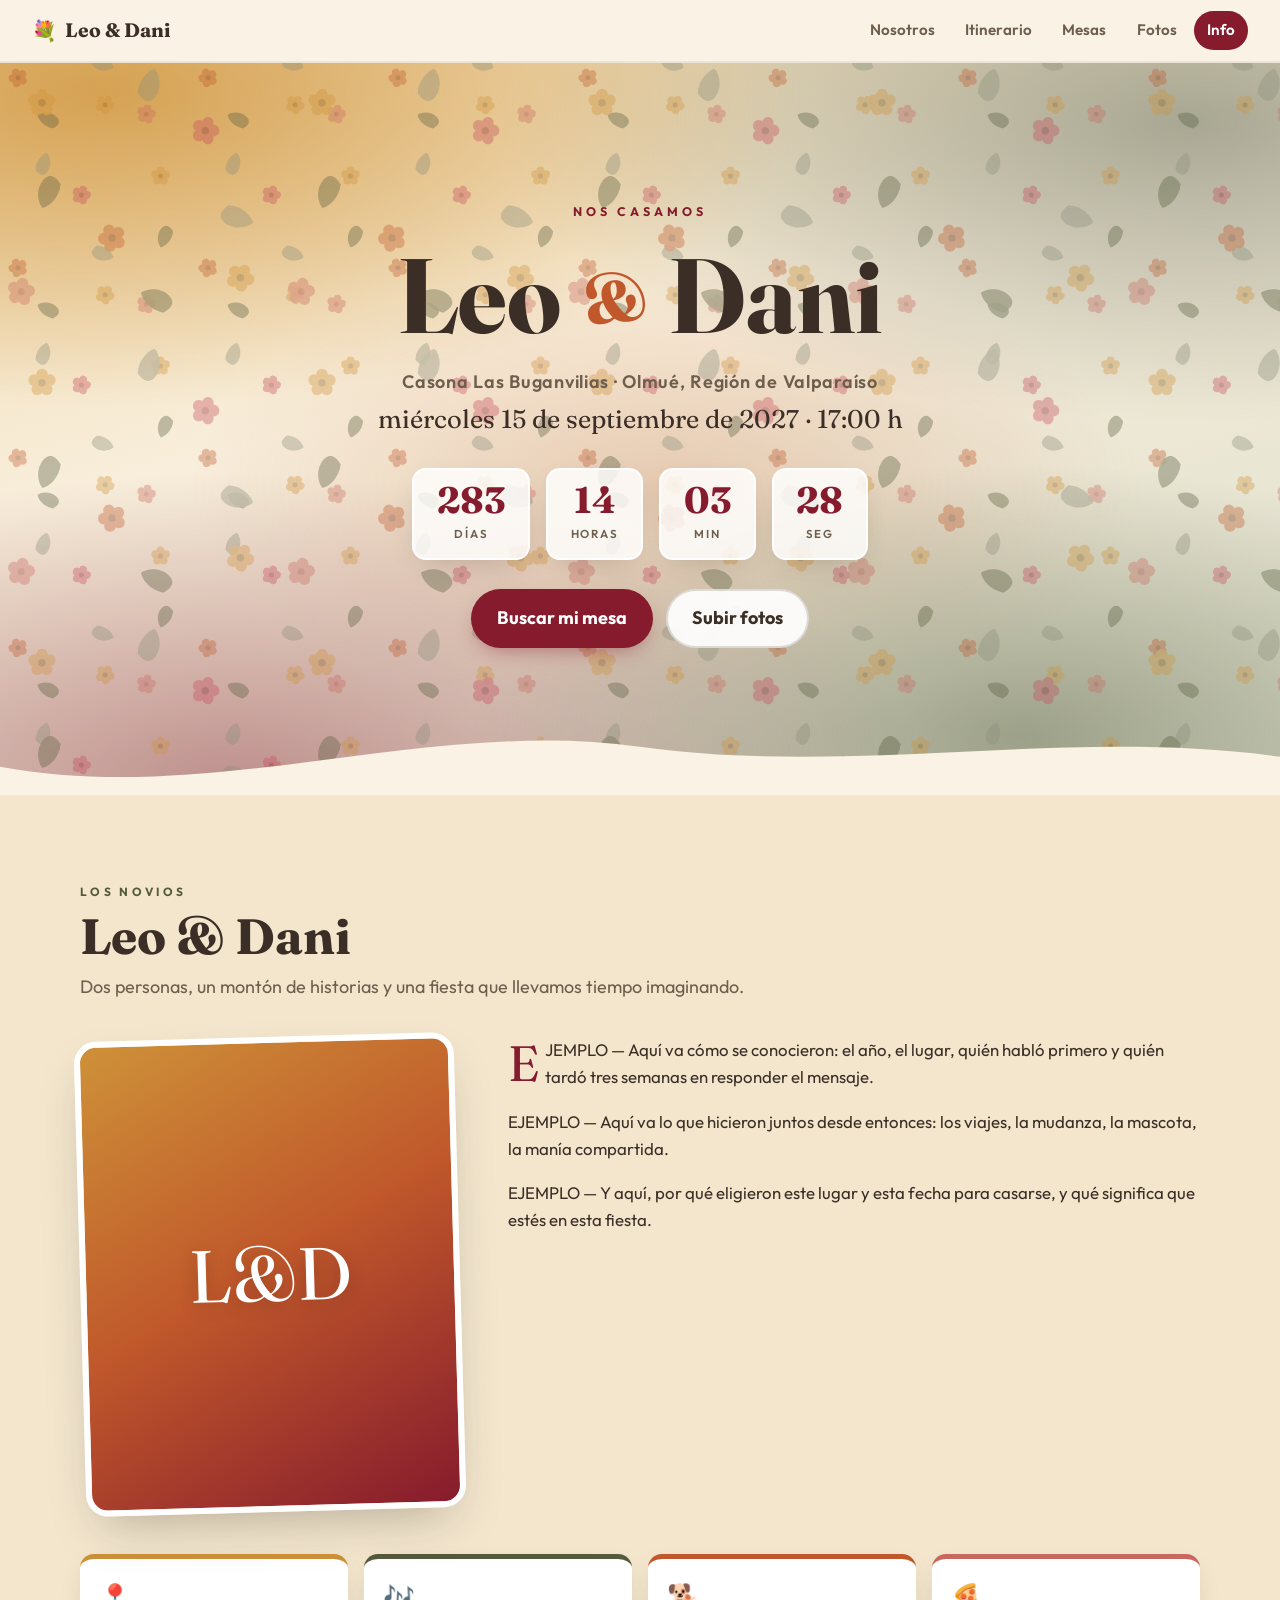
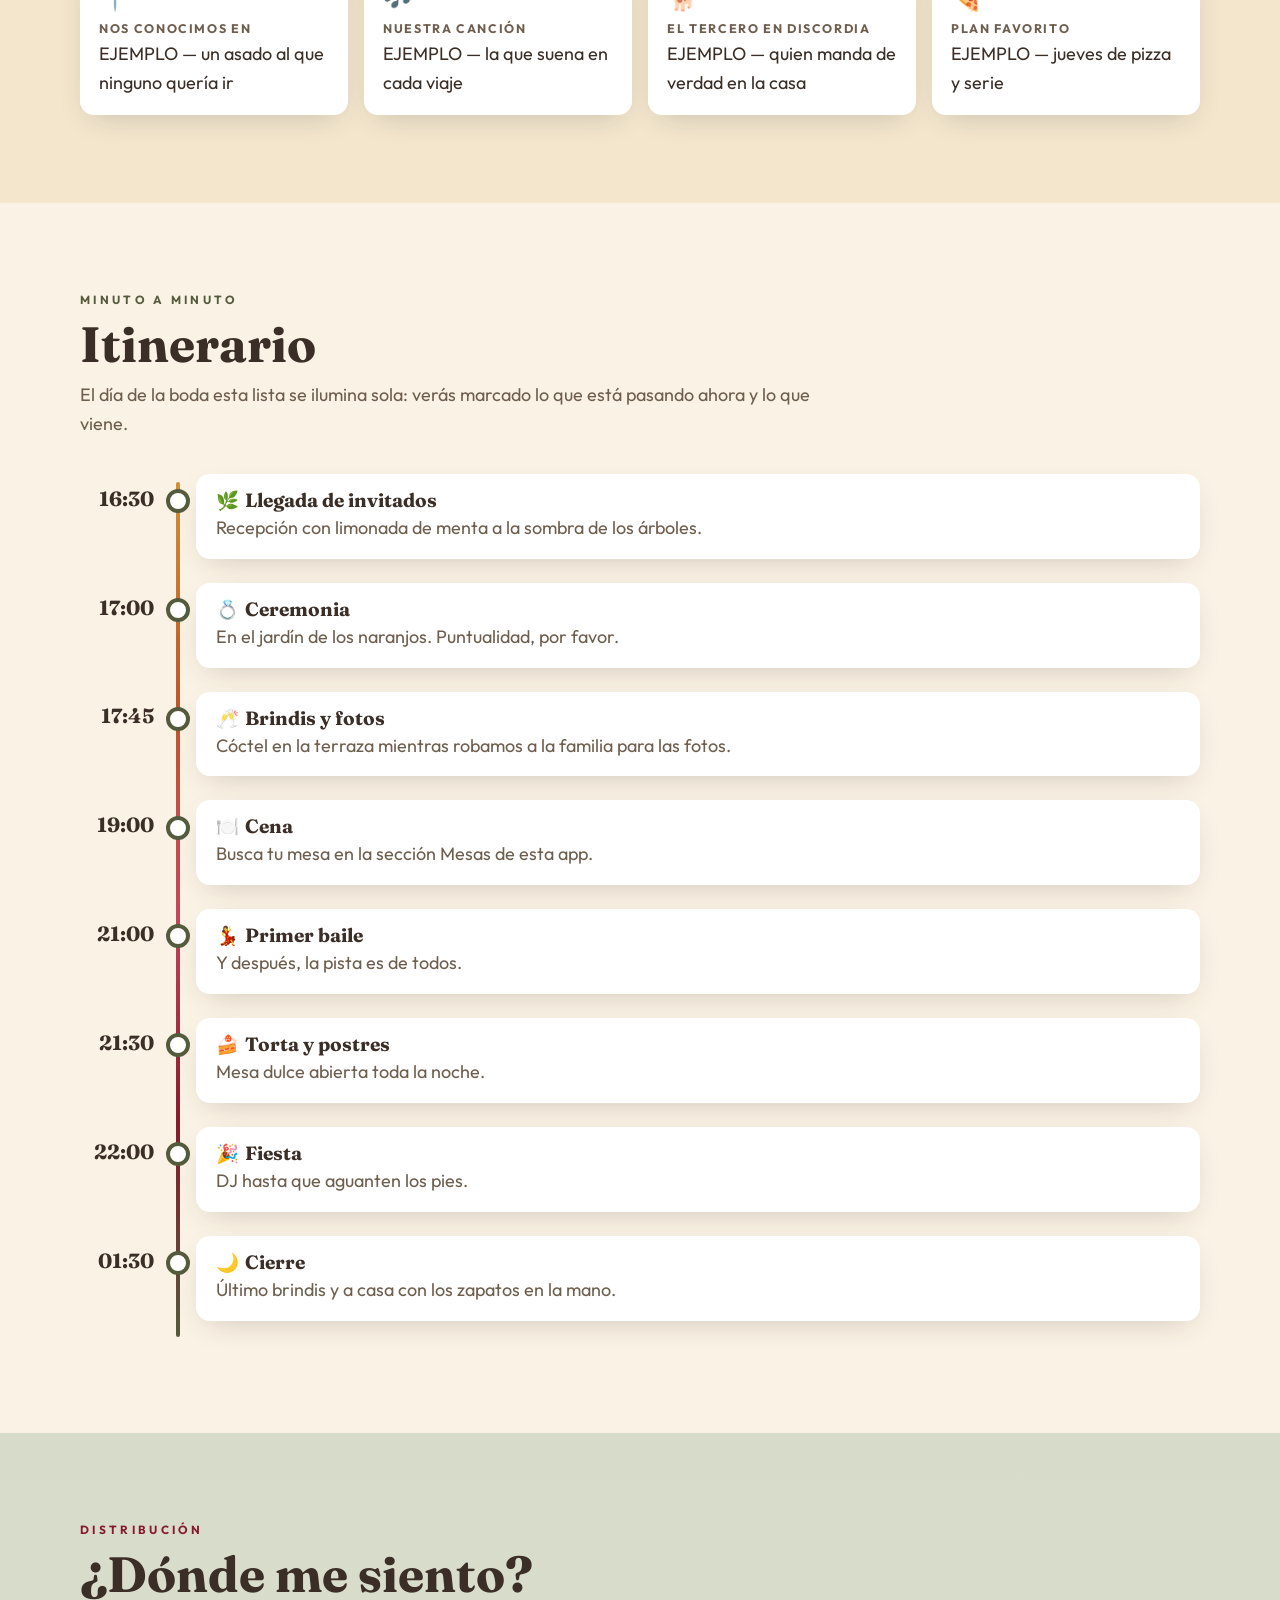
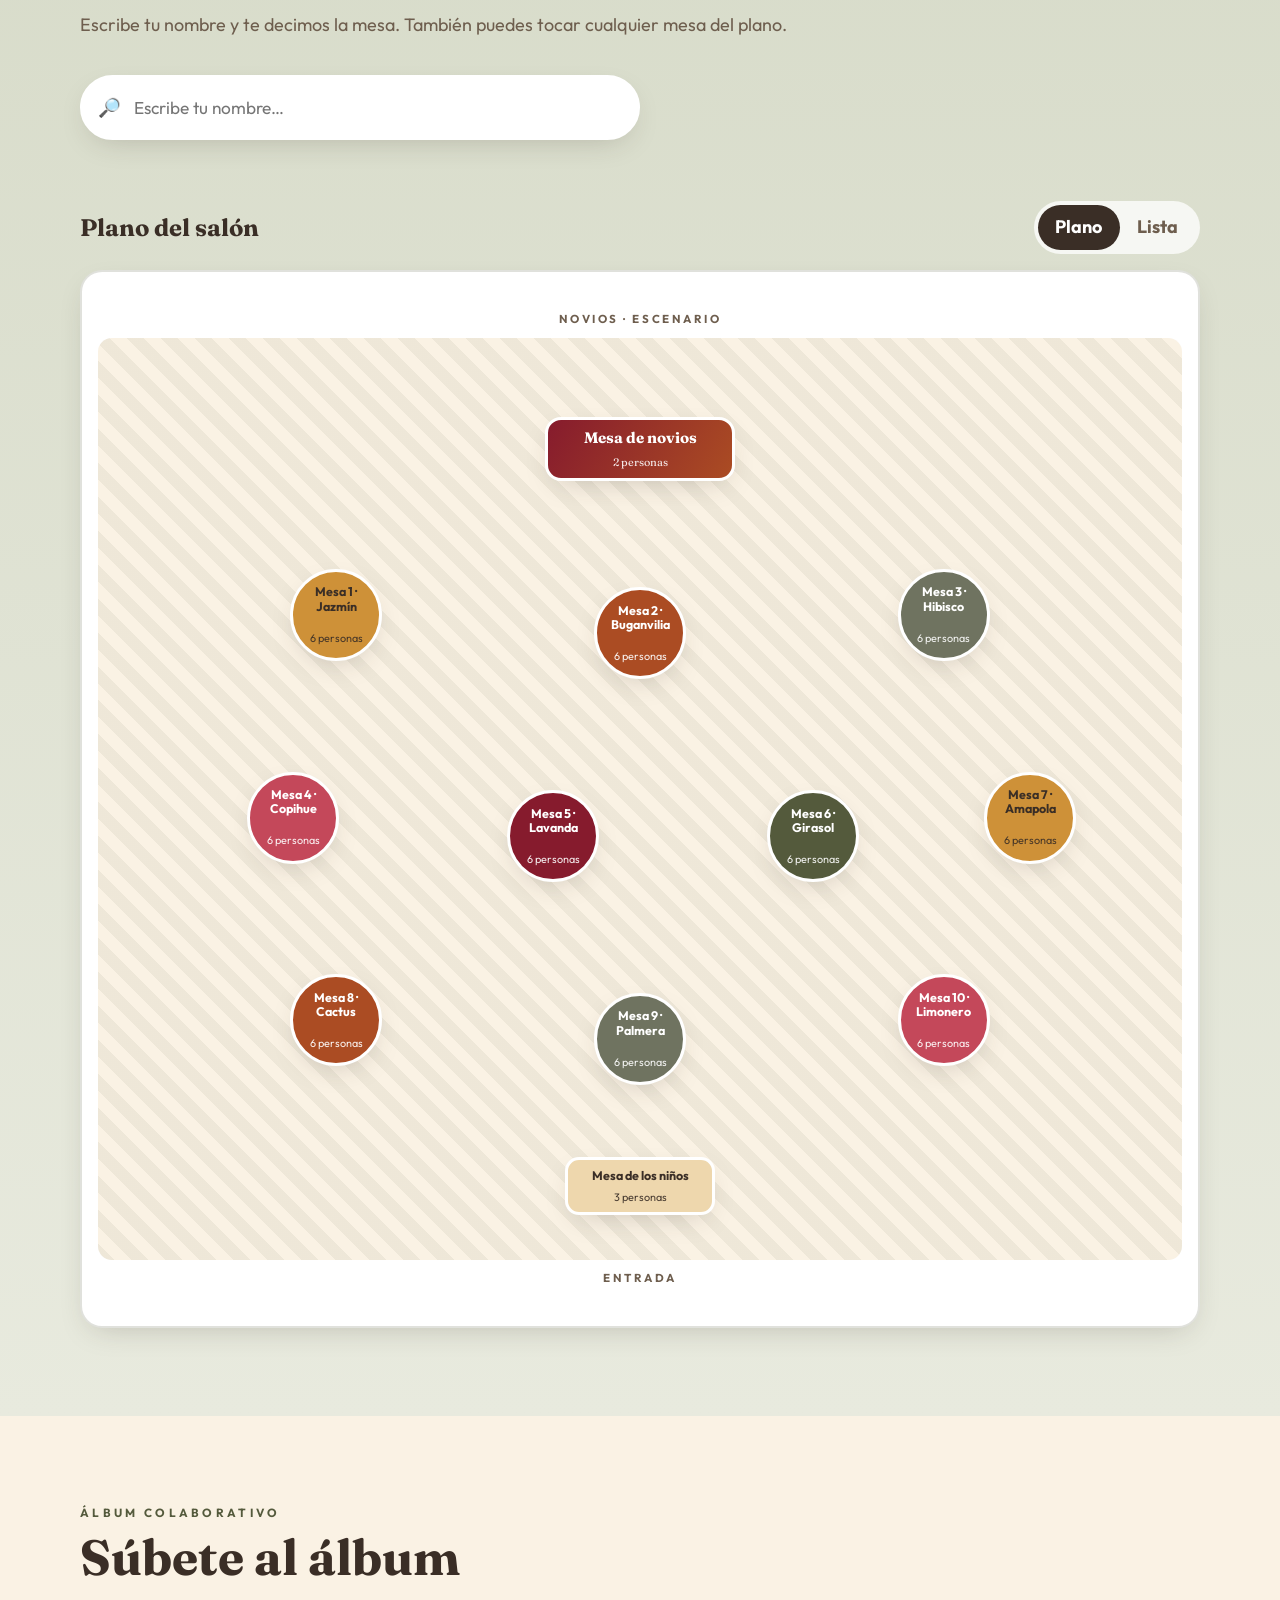
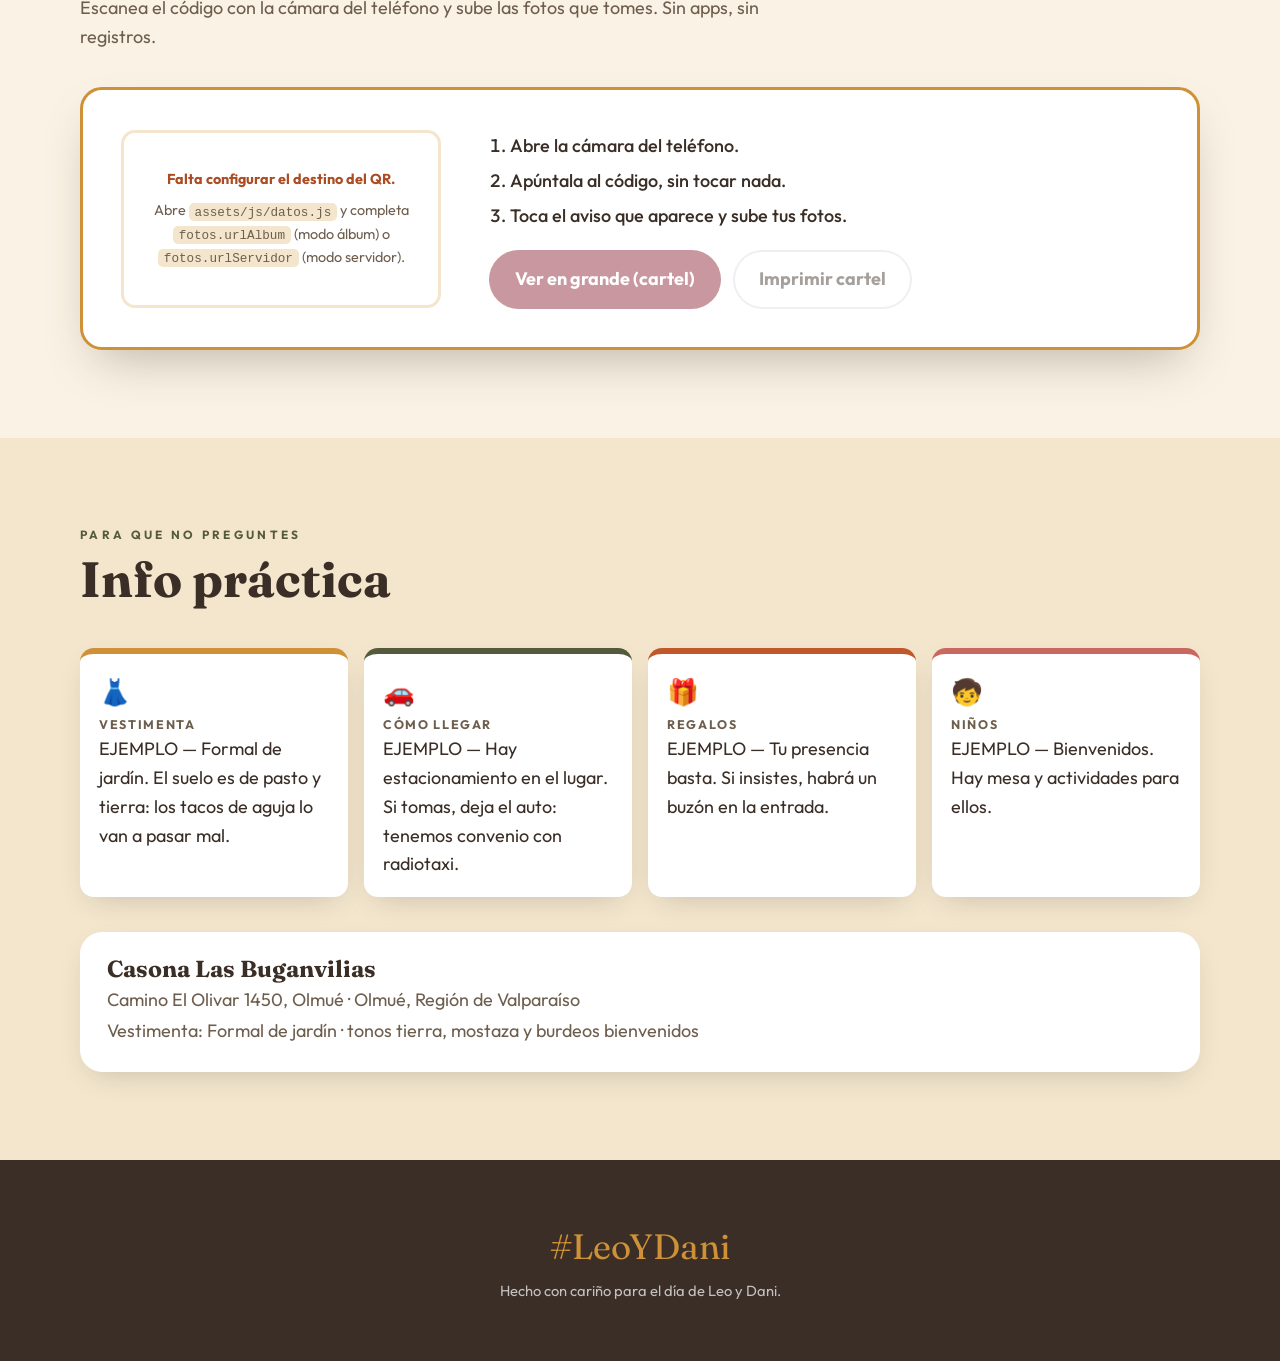
==== commit e4e68ae5: "Aplica la paleta del moodboard y fija la fecha del matrimonio Rediseño sobre los ocho colores del mo" ====
--- a/index.html
+++ b/index.html
@@ -5,7 +5,7 @@
 <meta name="viewport" content="width=device-width, initial-scale=1, viewport-fit=cover">
 <title>Leo &amp; Dani · Nuestra boda</title>
 <meta name="description" content="Itinerario, mesas, fotos y todo lo que necesitas saber para la boda de Leo y Dani.">
-<meta name="theme-color" content="#ff4d6d">
+<meta name="theme-color" content="#861b2d">
 <link rel="manifest" href="manifest.webmanifest">
 <link rel="icon" href="assets/img/icono.svg" type="image/svg+xml">
 <link rel="preconnect" href="https://fonts.googleapis.com">
@@ -111,7 +111,7 @@
   </section>
 
   <!-- ============================================================== MESAS -->
-  <section class="seccion seccion--turquesa" id="mesas">
+  <section class="seccion seccion--salvia" id="mesas">
     <div class="envoltorio">
       <p class="seccion__kicker">Distribución</p>
       <h2 class="seccion__titulo">¿Dónde me siento?</h2>
--- a/assets/css/estilo.css
+++ b/assets/css/estilo.css
@@ -1,25 +1,43 @@
 /* ===========================================================================
-   Leo & Dani — estilo de verano, paleta viva.
-   Paleta: coral sandía, mango, turquesa, fucsia buganvilia y crema.
+   Leo & Dani — paleta del moodboard: salvia, mantequilla, mostaza, terracota,
+   coral empolvado, frambuesa, borgoña y oliva.
+
+   Los ocho colores están muestreados pixel a pixel de la tira de muestras del
+   moodboard, no estimados a ojo:
+     salvia #8a8d7a · mantequilla #eed7ad · mostaza #ce9138 · terracota #c0582b
+     coral  #c86860 · frambuesa   #c4485a · borgoña #861b2d · oliva    #545a3c
+
+   Nota de contraste: el coral empolvado no llega a 4.5:1 ni con texto blanco ni
+   con texto oscuro, así que se usa solo como adorno (filos, bordes superiores),
+   nunca como fondo de un texto. Para los fondos con texto se usa la terracota
+   oscurecida (#ab4c23), que sí cumple.
    =========================================================================== */
 
 :root {
-  --crema:      #fff7ec;
-  --crema-2:    #ffeeda;
-  --coral:      #ff4d6d;
-  --coral-osc:  #e63357;
-  --mango:      #ffb627;
-  --mango-osc:  #f59500;
-  --turquesa:   #00bfa6;
-  --turquesa-osc:#029e8b;
-  --fucsia:     #e4007c;
-  --lima:       #9ed23c;
-  --tinta:      #2a1b4a;
-  --tinta-2:    #5c4a80;
+  /* Los ocho del moodboard */
+  --salvia:       #8a8d7a;
+  --salvia-osc:   #6f7360;
+  --mantequilla:  #eed7ad;
+  --mostaza:      #ce9138;
+  --mostaza-osc:  #ac761f;
+  --terracota:    #c0582b;
+  --terracota-osc:#ab4c23;
+  --coral:        #c86860;   /* solo adorno, ver nota de contraste */
+  --frambuesa:    #c4485a;
+  --borgona:      #861b2d;
+  --borgona-osc:  #6d1526;
+  --oliva:        #545a3c;
+
+  /* Neutros derivados */
+  --crema:      #faf2e4;
+  --crema-2:    #f3e6cd;
+  --salvia-claro:#e7e8df;
+  --tinta:      #3a2e26;
+  --tinta-2:    #6e5e4e;
   --blanco:     #ffffff;
 
-  --sombra:     0 10px 30px -12px rgba(42, 27, 74, .28);
-  --sombra-alta:0 22px 50px -18px rgba(42, 27, 74, .38);
+  --sombra:     0 10px 30px -12px rgba(58, 46, 38, .26);
+  --sombra-alta:0 22px 50px -18px rgba(58, 46, 38, .34);
   --radio:      22px;
   --radio-s:    14px;
 
@@ -50,12 +68,12 @@
 
 h1, h2, h3 { font-family: var(--display); line-height: 1.08; margin: 0; font-weight: 700; }
 
-a { color: var(--coral-osc); }
+a { color: var(--terracota-osc); }
 
 img { max-width: 100%; display: block; }
 
 :focus-visible {
-  outline: 3px solid var(--fucsia);
+  outline: 3px solid var(--frambuesa);
   outline-offset: 3px;
   border-radius: 6px;
 }
@@ -79,9 +97,9 @@
   position: sticky; top: 0; z-index: 40;
   display: flex; align-items: center; justify-content: space-between; gap: 1rem;
   padding: .7rem clamp(1rem, 3vw, 2rem);
-  background: rgba(255, 247, 236, .88);
+  background: rgba(250, 242, 228, .9);
   backdrop-filter: blur(12px);
-  border-bottom: 2px solid rgba(42, 27, 74, .07);
+  border-bottom: 2px solid rgba(58, 46, 38, .07);
 }
 
 .barra__marca {
@@ -95,7 +113,7 @@
   color: var(--tinta-2); text-decoration: none; font-weight: 600; font-size: .95rem;
   padding: .45rem .8rem; border-radius: 999px; transition: background .18s, color .18s;
 }
-.barra__nav a:hover, .barra__nav a.es-activo { background: var(--coral); color: #fff; }
+.barra__nav a:hover, .barra__nav a.es-activo { background: var(--borgona); color: #fff; }
 
 .barra__menu {
   display: none; background: none; border: 0; padding: .4rem; cursor: pointer; color: var(--tinta);
@@ -104,12 +122,12 @@
 
 .menu-movil {
   position: sticky; top: 62px; z-index: 39;
-  display: grid; background: var(--blanco); border-bottom: 2px solid rgba(42,27,74,.08);
+  display: grid; background: var(--blanco); border-bottom: 2px solid rgba(58, 46, 38, .08);
   box-shadow: var(--sombra);
 }
 .menu-movil a {
   padding: .95rem 1.4rem; text-decoration: none; color: var(--tinta); font-weight: 600;
-  border-bottom: 1px solid rgba(42,27,74,.07);
+  border-bottom: 1px solid rgba(58, 46, 38, .07);
 }
 
 @media (max-width: 820px) {
@@ -126,29 +144,38 @@
   padding: clamp(3rem, 9vw, 6.5rem) 1.25rem clamp(5rem, 10vw, 7rem);
   text-align: center;
   background:
-    radial-gradient(120% 90% at 12% 8%, rgba(255, 182, 39, .55) 0%, transparent 55%),
-    radial-gradient(110% 85% at 88% 12%, rgba(0, 191, 166, .5) 0%, transparent 58%),
-    radial-gradient(130% 95% at 50% 105%, rgba(228, 0, 124, .35) 0%, transparent 60%),
-    linear-gradient(165deg, #ffd9c0 0%, #ffeedd 45%, #d9f6f0 100%);
-}
-
+    radial-gradient(100% 78% at 8% 4%,  rgba(206, 145, 56, .78) 0%, transparent 55%),
+    radial-gradient(95% 72% at 93% 8%,  rgba(138, 141, 122, .72) 0%, transparent 57%),
+    radial-gradient(72% 62% at 80% 92%, rgba(84, 90, 60, .48) 0%, transparent 60%),
+    radial-gradient(90% 70% at 18% 98%, rgba(134, 27, 45, .42) 0%, transparent 60%),
+    radial-gradient(60% 50% at 52% 58%, rgba(192, 88, 43, .22) 0%, transparent 62%),
+    linear-gradient(165deg, #f0d9ac 0%, #f8eedb 42%, #d9ddcb 100%);
+}
+
+/* Florecillas y hojas sueltas en mosaico, en los colores del moodboard.
+   Dos capas a distinta escala para que no se note la repetición. */
 .portada__confeti {
-  position: absolute; inset: 0; pointer-events: none; opacity: .55;
-  background-image:
-    radial-gradient(circle 5px at 20% 30%, var(--coral) 99%, transparent 100%),
-    radial-gradient(circle 4px at 70% 65%, var(--turquesa) 99%, transparent 100%),
-    radial-gradient(circle 6px at 45% 15%, var(--mango) 99%, transparent 100%),
-    radial-gradient(circle 4px at 85% 40%, var(--fucsia) 99%, transparent 100%),
-    radial-gradient(circle 3px at 12% 80%, var(--lima) 99%, transparent 100%);
-  background-size: 210px 190px, 170px 230px, 260px 200px, 190px 260px, 150px 170px;
-  background-position: 0 0, 40px 20px, 90px 60px, 20px 110px, 130px 40px;
-}
-
-.portada__caja { position: relative; max-width: 780px; margin-inline: auto; }
+  position: absolute; inset: 0; pointer-events: none; opacity: .42;
+  background-image: url("../img/patron-flores.svg"), url("../img/patron-flores.svg");
+  background-size: 280px 280px, 190px 190px;
+  background-position: 0 0, 132px 86px;
+}
+
+/* Un velo crema detrás del texto: el patrón floral sigue viéndose, pero los
+   nombres y la fecha no compiten con él. */
+.portada__caja {
+  position: relative; max-width: 780px; margin-inline: auto;
+  padding: clamp(1rem, 4vw, 2.2rem);
+}
+.portada__caja::before {
+  content: ""; position: absolute; inset: -4% -6%; z-index: -1;
+  background: radial-gradient(62% 58% at 50% 46%,
+    rgba(250, 242, 228, .82) 0%, rgba(250, 242, 228, .55) 55%, rgba(250, 242, 228, 0) 78%);
+}
 
 .portada__antetitulo {
   text-transform: uppercase; letter-spacing: .32em; font-size: .78rem; font-weight: 700;
-  color: var(--coral-osc); margin: 0 0 1rem;
+  color: var(--borgona); margin: 0 0 1rem;
 }
 
 .portada__nombres {
@@ -159,7 +186,7 @@
   text-wrap: balance;
 }
 .portada__amperson {
-  font-size: .62em; color: var(--coral);
+  font-size: .62em; color: var(--terracota);
   transform: translateY(.06em) rotate(-6deg); display: inline-block;
 }
 
@@ -182,7 +209,7 @@
 }
 .cuenta__bloque strong {
   display: block; font-family: var(--display); font-size: clamp(1.6rem, 5vw, 2.3rem);
-  line-height: 1; color: var(--coral-osc); font-variant-numeric: tabular-nums;
+  line-height: 1; color: var(--borgona); font-variant-numeric: tabular-nums;
 }
 .cuenta__bloque span {
   font-size: .72rem; text-transform: uppercase; letter-spacing: .16em; color: var(--tinta-2);
@@ -190,7 +217,7 @@
 }
 .cuenta__hoy {
   font-family: var(--display); font-size: clamp(1.4rem, 5vw, 2.1rem);
-  color: var(--fucsia); margin: 0 0 1.6rem;
+  color: var(--borgona); margin: 0 0 1.6rem;
 }
 
 .portada__acciones { display: flex; gap: .8rem; justify-content: center; flex-wrap: wrap; }
@@ -215,23 +242,23 @@
 }
 .boton:disabled:hover, .boton[disabled]:hover { transform: none; }
 
-.boton--primario { background: var(--coral); color: #fff; box-shadow: 0 8px 20px -8px var(--coral); }
-.boton--primario:hover { background: var(--coral-osc); }
-.boton--claro { background: rgba(255,255,255,.9); color: var(--tinta); border-color: rgba(42,27,74,.14); }
+.boton--primario { background: var(--borgona); color: #fff; box-shadow: 0 8px 20px -8px rgba(134, 27, 45, .55); }
+.boton--primario:hover { background: var(--borgona-osc); }
+.boton--claro { background: rgba(255,255,255,.92); color: var(--tinta); border-color: rgba(58,46,38,.16); }
 .boton--claro:hover { background: #fff; }
 
 /* -------------------------------------------------------------- Secciones */
 .seccion { padding: clamp(3rem, 8vw, 5.5rem) 0; position: relative; }
 .seccion--crema { background: var(--crema-2); }
-.seccion--turquesa {
-  background: linear-gradient(180deg, #d9f6f0 0%, #eafaf6 100%);
+.seccion--salvia {
+  background: linear-gradient(180deg, #d7dbc9 0%, #e8eade 100%);
 }
 
 .seccion__kicker {
   text-transform: uppercase; letter-spacing: .28em; font-size: .74rem; font-weight: 700;
-  color: var(--turquesa-osc); margin: 0 0 .5rem;
-}
-.seccion--turquesa .seccion__kicker { color: var(--fucsia); }
+  color: var(--oliva); margin: 0 0 .5rem;
+}
+.seccion--salvia .seccion__kicker { color: var(--borgona); }
 
 .seccion__titulo { font-size: clamp(2rem, 5.5vw, 3.1rem); margin-bottom: .6rem; }
 .seccion__bajada { max-width: 62ch; color: var(--tinta-2); margin: 0 0 2.2rem; }
@@ -245,7 +272,7 @@
 
 .nosotros__foto {
   aspect-ratio: 4 / 5; border-radius: var(--radio); overflow: hidden;
-  background: linear-gradient(150deg, var(--mango) 0%, var(--coral) 50%, var(--fucsia) 100%);
+  background: linear-gradient(150deg, var(--mostaza) 0%, var(--terracota) 48%, var(--borgona) 100%);
   display: grid; place-items: center; box-shadow: var(--sombra-alta);
   border: 6px solid #fff; rotate: -1.6deg;
 }
@@ -258,7 +285,7 @@
 .nosotros__texto p { margin: 0 0 1.1rem; font-size: 1.05rem; }
 .nosotros__texto p:first-child::first-letter {
   font-family: var(--display); font-size: 3.1rem; line-height: .82; float: left;
-  padding: .12em .12em 0 0; color: var(--coral);
+  padding: .12em .12em 0 0; color: var(--borgona);
 }
 
 .fichas {
@@ -267,11 +294,11 @@
 }
 .fichas li {
   background: var(--blanco); border-radius: var(--radio-s); padding: 1.1rem 1.2rem;
-  box-shadow: var(--sombra); border-top: 5px solid var(--mango);
-}
-.fichas li:nth-child(4n+2) { border-top-color: var(--turquesa); }
-.fichas li:nth-child(4n+3) { border-top-color: var(--coral); }
-.fichas li:nth-child(4n+4) { border-top-color: var(--fucsia); }
+  box-shadow: var(--sombra); border-top: 5px solid var(--mostaza);
+}
+.fichas li:nth-child(4n+2) { border-top-color: var(--oliva); }
+.fichas li:nth-child(4n+3) { border-top-color: var(--terracota); }
+.fichas li:nth-child(4n+4) { border-top-color: var(--coral); }
 .fichas .emoji { font-size: 1.6rem; display: block; margin-bottom: .3rem; }
 .fichas h3 { font-family: var(--cuerpo); font-size: .78rem; font-weight: 700;
   text-transform: uppercase; letter-spacing: .13em; color: var(--tinta-2); margin-bottom: .25rem; }
@@ -280,9 +307,9 @@
 /* ------------------------------------------------------------- Itinerario */
 .aviso-vivo {
   display: inline-flex; align-items: center; gap: .6rem;
-  background: var(--fucsia); color: #fff; font-weight: 700;
+  background: var(--borgona); color: #fff; font-weight: 700;
   padding: .55rem 1.1rem; border-radius: 999px; margin-bottom: 1.6rem;
-  box-shadow: 0 8px 22px -10px var(--fucsia);
+  box-shadow: 0 8px 22px -10px rgba(134, 27, 45, .7);
 }
 .punto {
   width: 10px; height: 10px; border-radius: 50%; background: #fff;
@@ -293,7 +320,7 @@
 .linea { list-style: none; margin: 0; padding: 0; position: relative; }
 .linea::before {
   content: ""; position: absolute; left: 96px; top: 8px; bottom: 8px; width: 4px;
-  background: linear-gradient(180deg, var(--mango), var(--coral), var(--fucsia), var(--turquesa));
+  background: linear-gradient(180deg, var(--mostaza), var(--terracota), var(--frambuesa), var(--borgona), var(--oliva));
   border-radius: 4px;
 }
 @media (max-width: 620px) { .linea::before { left: 26px; } }
@@ -311,12 +338,12 @@
   color: var(--tinta); padding-top: .55rem; font-variant-numeric: tabular-nums;
 }
 @media (max-width: 620px) {
-  .linea__hora { text-align: left; padding-top: 0; font-size: 1.05rem; color: var(--coral-osc); }
+  .linea__hora { text-align: left; padding-top: 0; font-size: 1.05rem; color: var(--borgona); }
 }
 
 .linea__punto {
   position: absolute; left: 86px; top: .95rem; width: 24px; height: 24px; border-radius: 50%;
-  background: #fff; border: 4px solid var(--turquesa); z-index: 1;
+  background: #fff; border: 4px solid var(--oliva); z-index: 1;
   display: grid; place-items: center; font-size: .8rem;
 }
 @media (max-width: 620px) { .linea__punto { left: 16px; top: .1rem; } }
@@ -330,21 +357,21 @@
 .linea__emoji { font-size: 1.15rem; margin-right: .4rem; }
 
 .linea li.es-ahora .linea__caja {
-  background: linear-gradient(120deg, var(--coral), var(--fucsia)); color: #fff;
+  background: linear-gradient(120deg, var(--terracota-osc), var(--frambuesa)); color: #fff;
   transform: scale(1.015); box-shadow: var(--sombra-alta);
 }
 .linea li.es-ahora .linea__caja p { color: rgba(255,255,255,.92); }
-.linea li.es-ahora .linea__punto { border-color: var(--fucsia); background: var(--fucsia); }
+.linea li.es-ahora .linea__punto { border-color: var(--borgona); background: var(--borgona); }
 .linea li.es-pasado { opacity: .5; }
 .linea li.es-pasado .linea__punto { border-color: var(--tinta-2); background: var(--tinta-2); }
 
 .etiqueta-ahora {
-  display: inline-block; background: #fff; color: var(--fucsia); font-size: .7rem;
+  display: inline-block; background: #fff; color: var(--borgona); font-size: .7rem;
   font-weight: 800; letter-spacing: .14em; text-transform: uppercase;
   padding: .18rem .6rem; border-radius: 999px; margin-left: .5rem; vertical-align: middle;
 }
 .etiqueta-sigue {
-  display: inline-block; background: var(--mango); color: var(--tinta); font-size: .7rem;
+  display: inline-block; background: var(--mostaza); color: var(--tinta); font-size: .7rem;
   font-weight: 800; letter-spacing: .12em; text-transform: uppercase;
   padding: .18rem .6rem; border-radius: 999px; margin-left: .5rem; vertical-align: middle;
 }
@@ -360,11 +387,11 @@
   content: "🔎"; position: absolute; left: 1.15rem; top: 50%; transform: translateY(-50%);
   font-size: 1.15rem; pointer-events: none;
 }
-.buscador input:focus { border-color: var(--coral); outline: none; }
+.buscador input:focus { border-color: var(--borgona); outline: none; }
 .buscador input::-webkit-search-cancel-button { display: none; }
 .buscador__limpiar {
   position: absolute; right: .85rem; top: 50%; transform: translateY(-50%);
-  border: 0; background: rgba(42,27,74,.08); color: var(--tinta); cursor: pointer;
+  border: 0; background: rgba(58, 46, 38, .08); color: var(--tinta); cursor: pointer;
   width: 34px; height: 34px; border-radius: 50%; font-size: 1.3rem; line-height: 1;
 }
 
@@ -372,21 +399,21 @@
 
 .tarjeta-resultado {
   background: var(--blanco); border-radius: var(--radio); padding: 1.2rem 1.4rem;
-  box-shadow: var(--sombra-alta); border-left: 8px solid var(--coral);
+  box-shadow: var(--sombra-alta); border-left: 8px solid var(--terracota);
   animation: aparece .28s ease;
 }
 @keyframes aparece { from { opacity: 0; transform: translateY(8px); } to { opacity: 1; transform: none; } }
 
 .tarjeta-resultado__nombre { font-family: var(--display); font-size: 1.45rem; }
 .tarjeta-resultado__mesa {
-  display: inline-block; background: var(--turquesa); color: #fff; font-weight: 700;
+  display: inline-block; background: var(--oliva); color: #fff; font-weight: 700;
   padding: .3rem .9rem; border-radius: 999px; margin: .45rem 0 .7rem;
 }
 .tarjeta-resultado__companeros { margin: 0; color: var(--tinta-2); font-size: .95rem; }
 .tarjeta-resultado__companeros strong { color: var(--tinta); }
 
 .sin-resultado {
-  background: rgba(255,255,255,.75); border: 2px dashed rgba(42,27,74,.2);
+  background: rgba(255,255,255,.75); border: 2px dashed rgba(58, 46, 38, .2);
   border-radius: var(--radio); padding: 1.1rem 1.3rem; color: var(--tinta-2);
 }
 
@@ -406,6 +433,7 @@
 .plano {
   position: relative; background: var(--blanco); border-radius: var(--radio);
   padding: 2.4rem 1rem; box-shadow: var(--sombra); overflow: hidden;
+  border: 2px solid rgba(84, 90, 60, .18);
 }
 .plano__escenario, .plano__entrada {
   text-align: center; font-size: .72rem; letter-spacing: .22em; text-transform: uppercase;
@@ -417,7 +445,7 @@
 .plano__lienzo {
   position: relative; width: 100%; aspect-ratio: 4 / 3.4; min-height: 360px;
   background:
-    repeating-linear-gradient(45deg, rgba(0,191,166,.05) 0 12px, transparent 12px 24px),
+    repeating-linear-gradient(45deg, rgba(84, 90, 60, .07) 0 12px, transparent 12px 24px),
     var(--crema);
   border-radius: var(--radio-s);
 }
@@ -425,27 +453,38 @@
 .mesa {
   position: absolute; transform: translate(-50%, -50%);
   display: grid; place-items: center; text-align: center; cursor: pointer;
-  border: 3px solid var(--blanco); background: var(--turquesa); color: #fff;
+  border: 3px solid var(--blanco); background: var(--oliva); color: #fff;
   font-weight: 700; font-size: .78rem; line-height: 1.15; padding: .3rem;
   box-shadow: var(--sombra); transition: transform .18s, box-shadow .18s, background .18s;
   font-family: var(--cuerpo);
 }
 .mesa:hover { transform: translate(-50%, -50%) scale(1.09); z-index: 3; }
 .mesa--redonda { width: 92px; height: 92px; border-radius: 50%; }
-.mesa--larga { width: 150px; height: 58px; border-radius: 14px; background: var(--lima); color: var(--tinta); }
+.mesa--larga { width: 150px; height: 58px; border-radius: 14px; }
 .mesa--honor {
   width: 190px; height: 64px; border-radius: 16px;
-  background: linear-gradient(120deg, var(--coral), var(--fucsia));
   font-family: var(--display); font-size: .95rem;
 }
-.mesa:nth-of-type(3n) { background: var(--mango); color: var(--tinta); }
-.mesa:nth-of-type(4n) { background: var(--coral); color: #fff; }
-.mesa--larga, .mesa--honor { background-image: none; }
-.mesa--honor { background: linear-gradient(120deg, var(--coral), var(--fucsia)) !important; color: #fff !important; }
-.mesa--larga { background: var(--lima) !important; color: var(--tinta) !important; }
+
+/* Las mesas van rotando por seis colores del moodboard. Los seis están
+   elegidos porque su texto llega a 4.5:1 de contraste (el coral empolvado no
+   llega con ningún color de texto, así que aquí no se usa). */
+.mesa:nth-of-type(6n+1) { background: var(--oliva);         color: #fff; }
+.mesa:nth-of-type(6n+2) { background: var(--mostaza);       color: var(--tinta); }
+.mesa:nth-of-type(6n+3) { background: var(--terracota-osc); color: #fff; }
+.mesa:nth-of-type(6n+4) { background: var(--salvia-osc);    color: #fff; }
+.mesa:nth-of-type(6n+5) { background: var(--frambuesa);     color: #fff; }
+.mesa:nth-of-type(6n+6) { background: var(--borgona);       color: #fff; }
+
+/* La mesa de novios y la de los niños siempre se distinguen del resto. */
+.mesa--honor {
+  background: linear-gradient(120deg, var(--borgona), var(--terracota-osc)) !important;
+  color: #fff !important;
+}
+.mesa--larga { background: var(--mantequilla) !important; color: var(--tinta) !important; }
 
 .mesa.es-destacada {
-  outline: 5px solid var(--fucsia); outline-offset: 4px;
+  outline: 5px solid var(--borgona); outline-offset: 4px;
   animation: rebote 1.1s ease infinite;
   z-index: 4;
 }
@@ -470,21 +509,21 @@
 .lista-mesas { display: grid; grid-template-columns: repeat(auto-fit, minmax(250px, 1fr)); gap: 1rem; }
 .tarjeta-mesa {
   background: var(--blanco); border-radius: var(--radio-s); padding: 1.1rem 1.25rem;
-  box-shadow: var(--sombra); border-top: 6px solid var(--turquesa);
-}
-.tarjeta-mesa:nth-child(3n+2) { border-top-color: var(--mango); }
-.tarjeta-mesa:nth-child(3n+3) { border-top-color: var(--coral); }
+  box-shadow: var(--sombra); border-top: 6px solid var(--oliva);
+}
+.tarjeta-mesa:nth-child(3n+2) { border-top-color: var(--mostaza); }
+.tarjeta-mesa:nth-child(3n+3) { border-top-color: var(--borgona); }
 .tarjeta-mesa h4 { font-family: var(--display); font-size: 1.2rem; margin: 0 0 .5rem; }
 .tarjeta-mesa ul { margin: 0; padding-left: 1.1rem; color: var(--tinta-2); font-size: .95rem; }
-.tarjeta-mesa.es-destacada { outline: 4px solid var(--fucsia); outline-offset: 2px; }
-
-dialog.detalle-mesa::backdrop { background: rgba(42, 27, 74, .55); backdrop-filter: blur(3px); }
+.tarjeta-mesa.es-destacada { outline: 4px solid var(--borgona); outline-offset: 2px; }
+
+dialog.detalle-mesa::backdrop { background: rgba(58, 46, 38, .58); backdrop-filter: blur(3px); }
 dialog.detalle-mesa {
   border: 0; border-radius: var(--radio); padding: 0; max-width: min(440px, 92vw);
   box-shadow: var(--sombra-alta); color: var(--tinta); background: var(--blanco);
 }
 .detalle-mesa__cabecera {
-  background: linear-gradient(120deg, var(--coral), var(--fucsia)); color: #fff;
+  background: linear-gradient(120deg, var(--borgona), var(--terracota-osc)); color: #fff;
   padding: 1.3rem 1.5rem;
 }
 .detalle-mesa__cabecera h3 { font-size: 1.5rem; }
@@ -497,7 +536,7 @@
   display: grid; grid-template-columns: minmax(220px, 320px) 1fr; gap: clamp(1.5rem, 4vw, 3rem);
   align-items: center; background: var(--blanco); border-radius: var(--radio);
   padding: clamp(1.3rem, 4vw, 2.4rem); box-shadow: var(--sombra-alta);
-  border: 3px solid var(--mango);
+  border: 3px solid var(--mostaza);
 }
 @media (max-width: 720px) { .qr-panel { grid-template-columns: 1fr; } }
 
@@ -511,7 +550,7 @@
   display: grid; gap: .5rem; text-align: center; color: var(--tinta-2); font-size: .9rem;
   padding: 1.5rem 1rem;
 }
-.qr-panel__pendiente strong { color: var(--coral-osc); }
+.qr-panel__pendiente strong { color: var(--terracota-osc); }
 code {
   background: var(--crema-2); padding: .1rem .35rem; border-radius: 5px;
   font-size: .88em; font-family: ui-monospace, "SFMono-Regular", Menlo, monospace;
@@ -550,7 +589,7 @@
 }
 .pie p { margin: .25rem 0; }
 .pie p:first-child {
-  font-family: var(--display); font-size: clamp(1.5rem, 5vw, 2.2rem); color: var(--mango);
+  font-family: var(--display); font-size: clamp(1.5rem, 5vw, 2.2rem); color: var(--mostaza);
 }
 .pie__fino { color: rgba(255,255,255,.7); font-size: .92rem; }
 
@@ -558,10 +597,13 @@
 .cartel {
   position: fixed; inset: 0; z-index: 90; display: grid; place-items: center;
   padding: 1.5rem; text-align: center;
+  /* El patrón va como primera capa de este mismo `background`: declarado aparte
+     con background-image, el atajo lo borraría. */
   background:
-    radial-gradient(120% 90% at 10% 10%, rgba(255,182,39,.9) 0%, transparent 55%),
-    radial-gradient(110% 85% at 90% 15%, rgba(0,191,166,.85) 0%, transparent 58%),
-    linear-gradient(160deg, #ff6b83 0%, #ffb627 55%, #00bfa6 100%);
+    url("../img/patron-flores.svg") 0 0 / 200px 200px repeat,
+    radial-gradient(120% 90% at 10% 10%, rgba(206,145,56,.9) 0%, transparent 56%),
+    radial-gradient(110% 85% at 90% 15%, rgba(138,141,122,.88) 0%, transparent 58%),
+    linear-gradient(160deg, #c0582b 0%, #ce9138 52%, #545a3c 100%);
 }
 .cartel__cerrar {
   position: absolute; top: 1rem; right: 1.2rem; font-size: 2.2rem; line-height: 1;
@@ -573,7 +615,7 @@
   max-width: min(640px, 92vw); box-shadow: var(--sombra-alta);
 }
 .cartel__kicker {
-  text-transform: uppercase; letter-spacing: .3em; font-weight: 700; color: var(--fucsia);
+  text-transform: uppercase; letter-spacing: .3em; font-weight: 700; color: var(--borgona);
   margin: 0 0 .4rem; font-size: .85rem;
 }
 .cartel__titulo { font-size: clamp(1.9rem, 6vw, 3rem); margin-bottom: 1.2rem; }
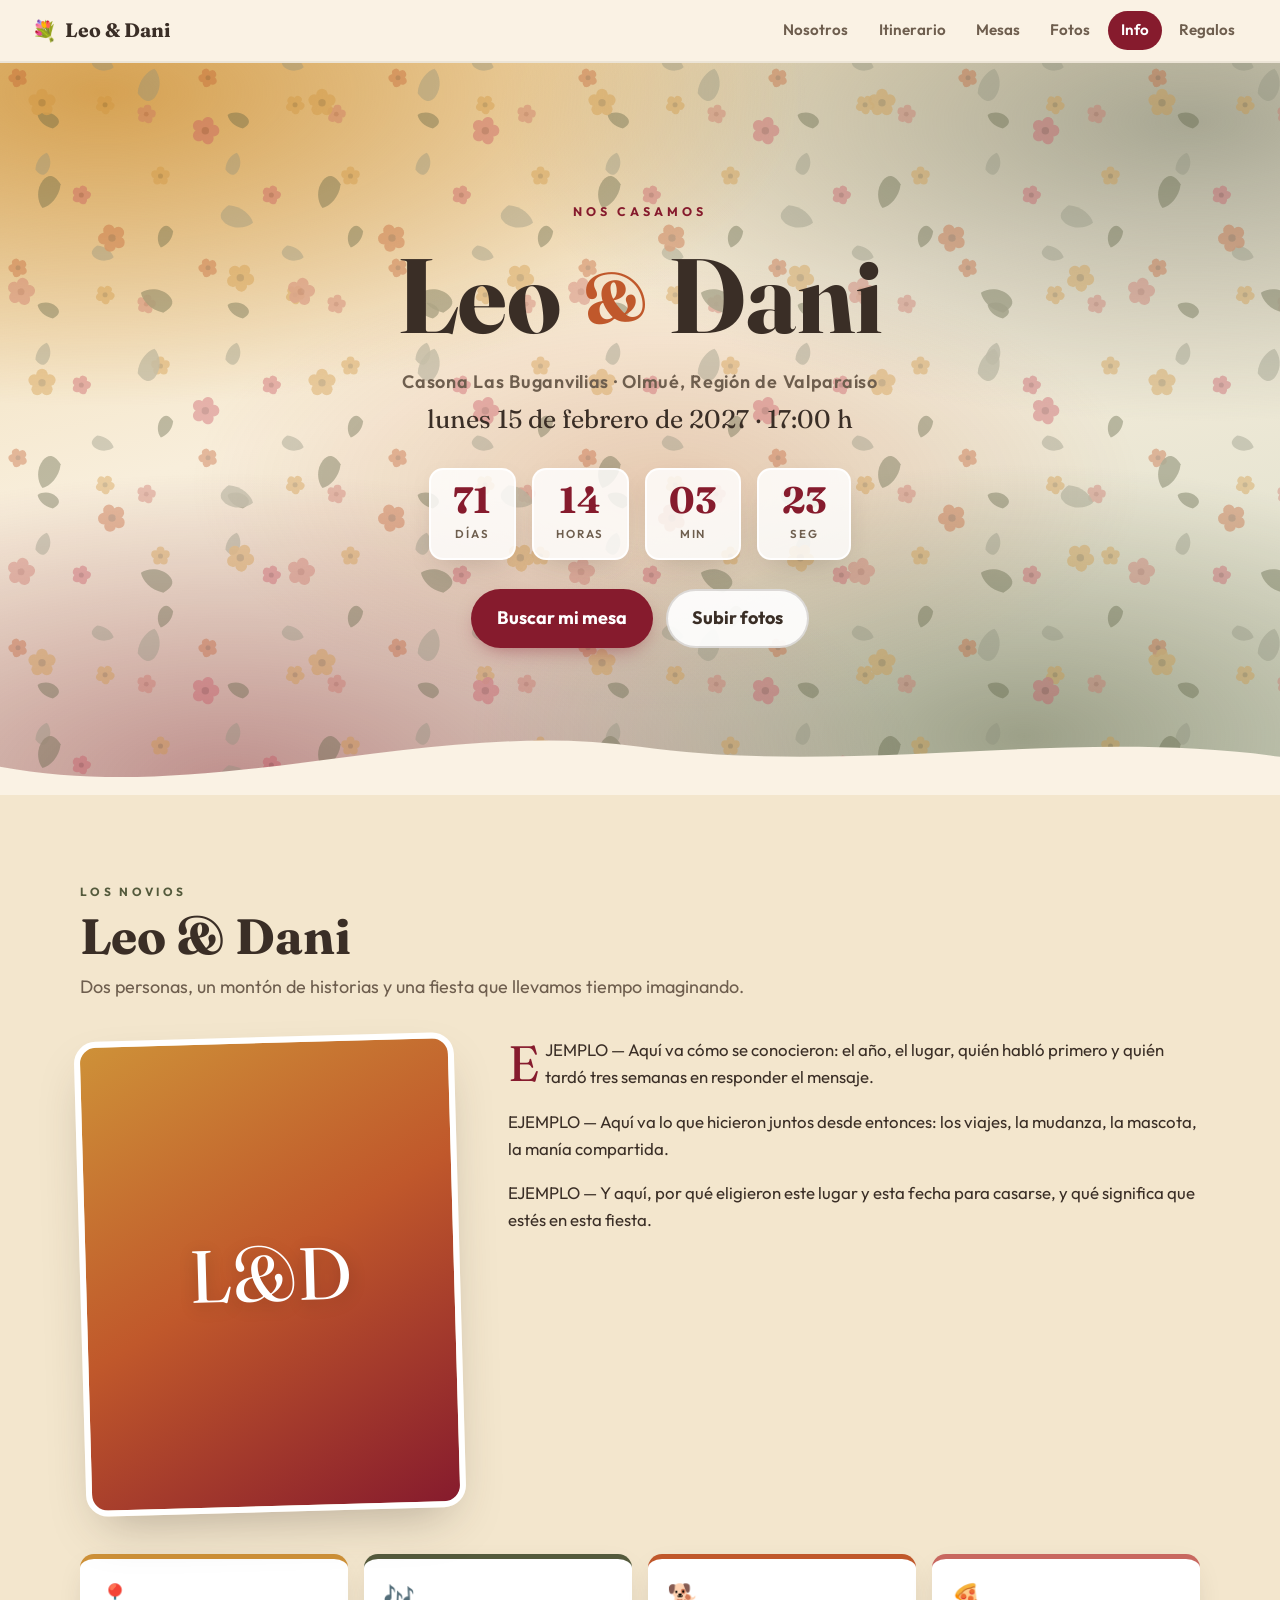
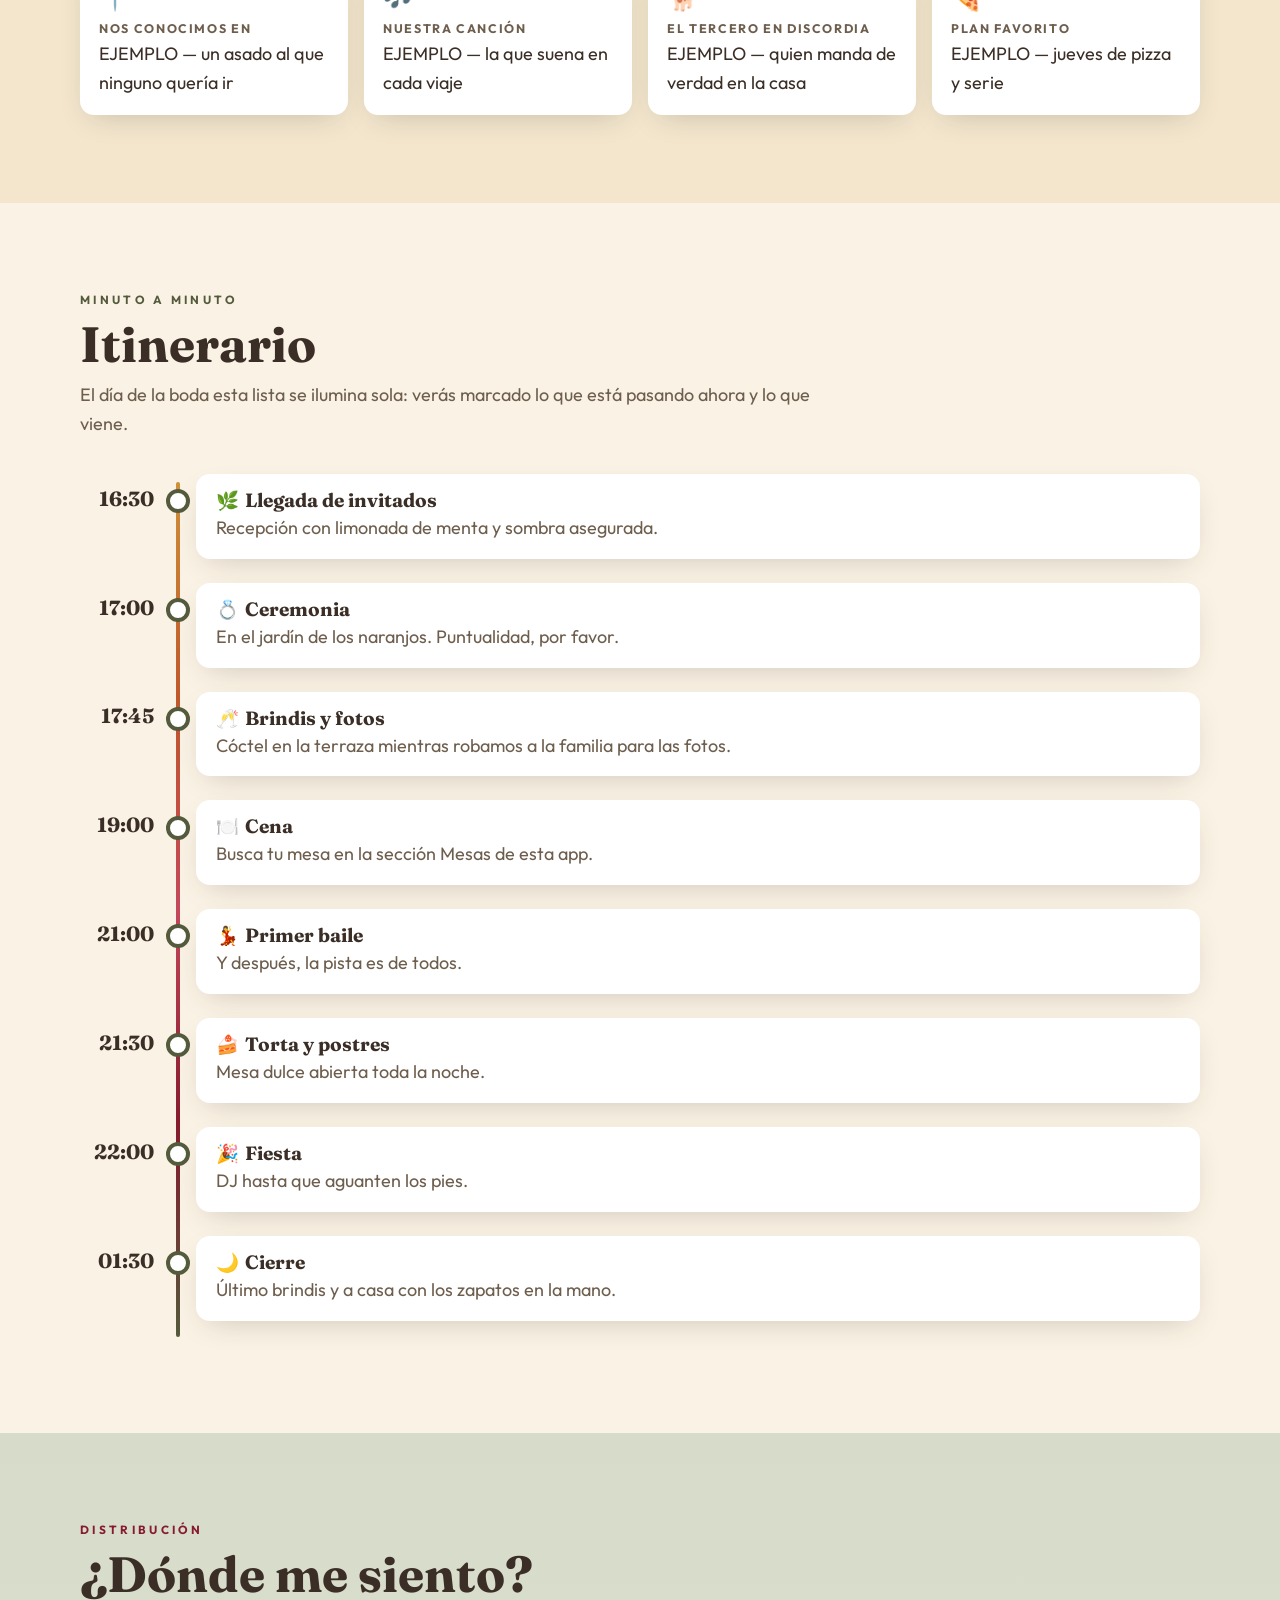
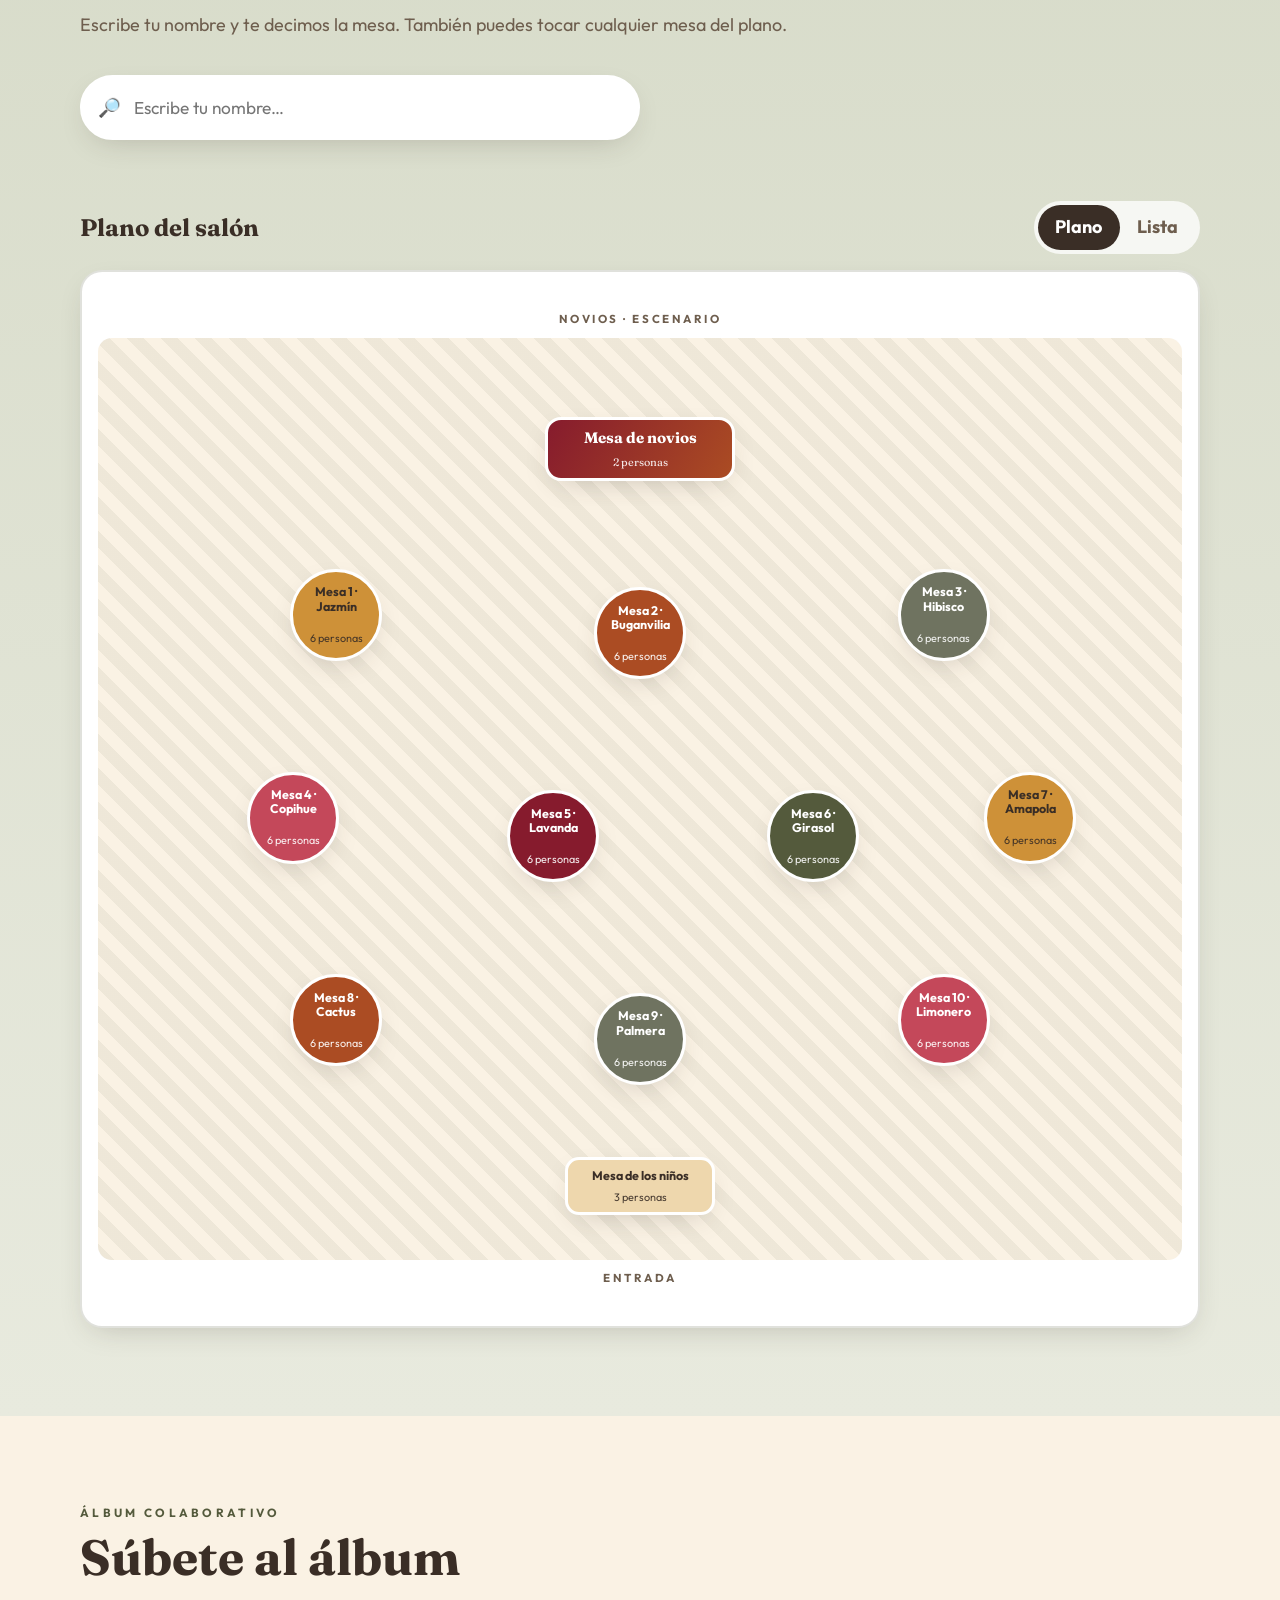
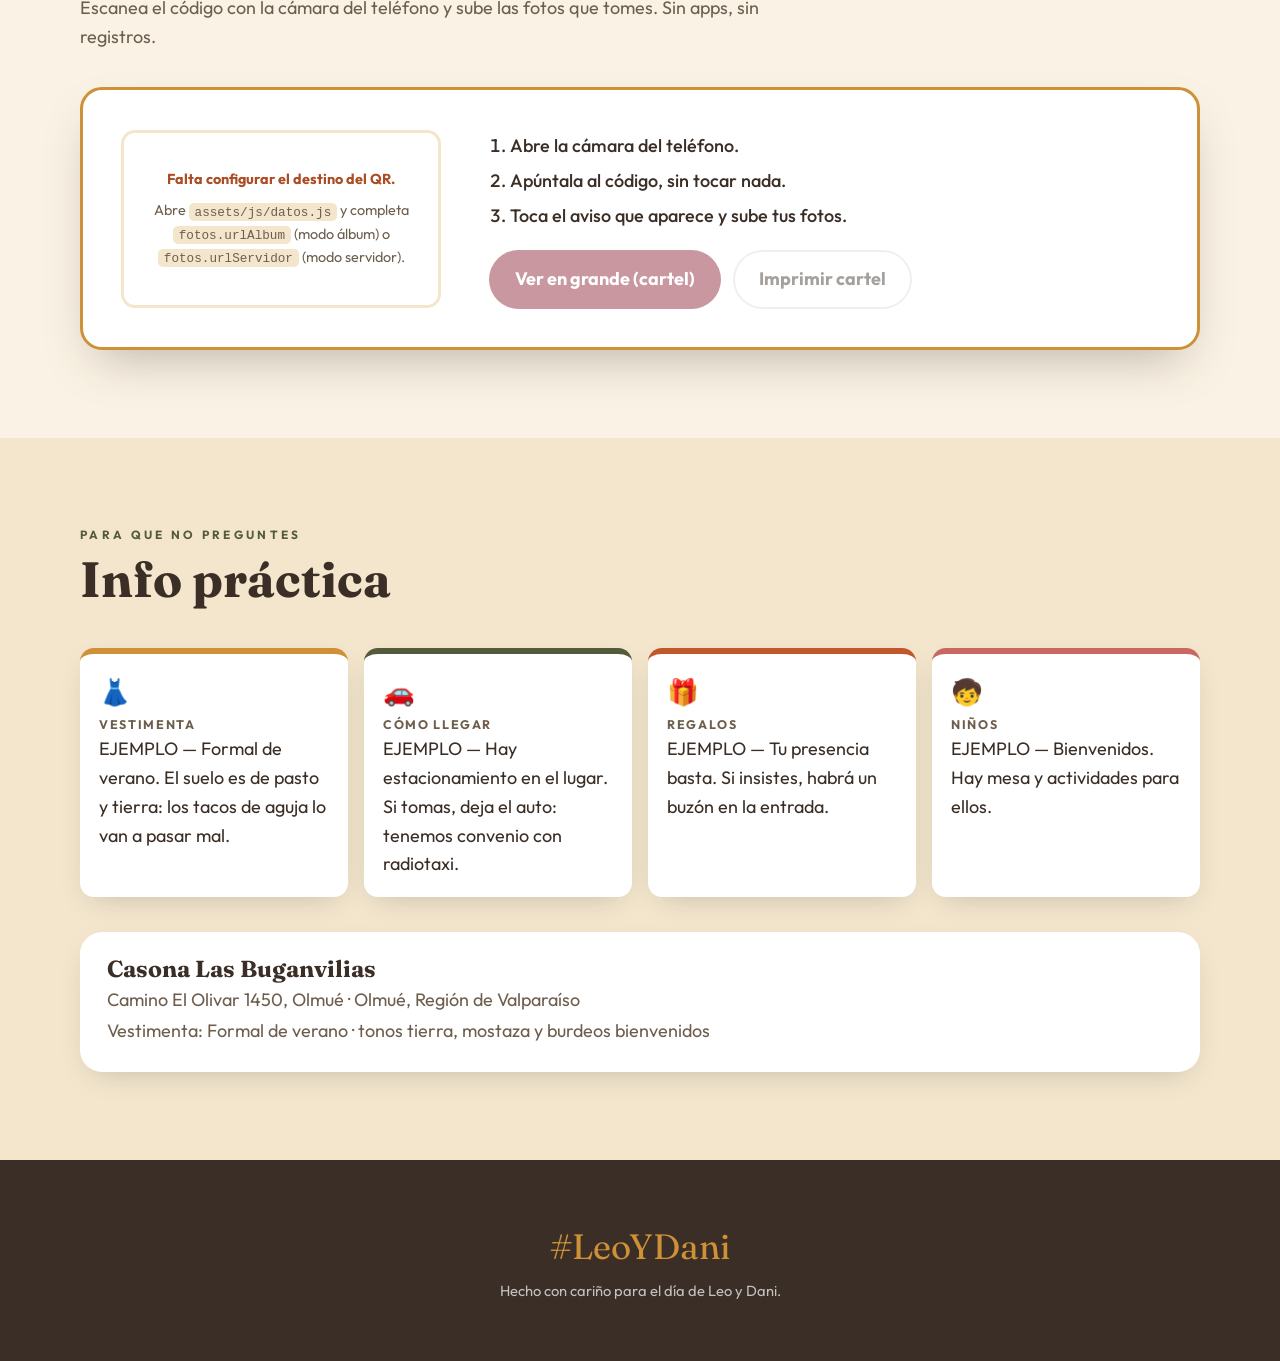
==== commit 531baca2: "Añade la lista de regalos de experiencia Página nueva (regalos.html) con la misma paleta: experienci" ====
--- a/index.html
+++ b/index.html
@@ -28,6 +28,7 @@
     <a href="#mesas">Mesas</a>
     <a href="#fotos">Fotos</a>
     <a href="#info">Info</a>
+    <a href="regalos.html">Regalos</a>
   </nav>
   <button class="barra__menu" id="btn-menu" aria-expanded="false" aria-controls="menu-movil">
     <span class="sr">Abrir menú</span>
@@ -41,6 +42,7 @@
   <a href="#mesas">Mesas</a>
   <a href="#fotos">Fotos</a>
   <a href="#info">Info</a>
+  <a href="regalos.html">Regalos</a>
 </div>
 
 <main id="contenido">
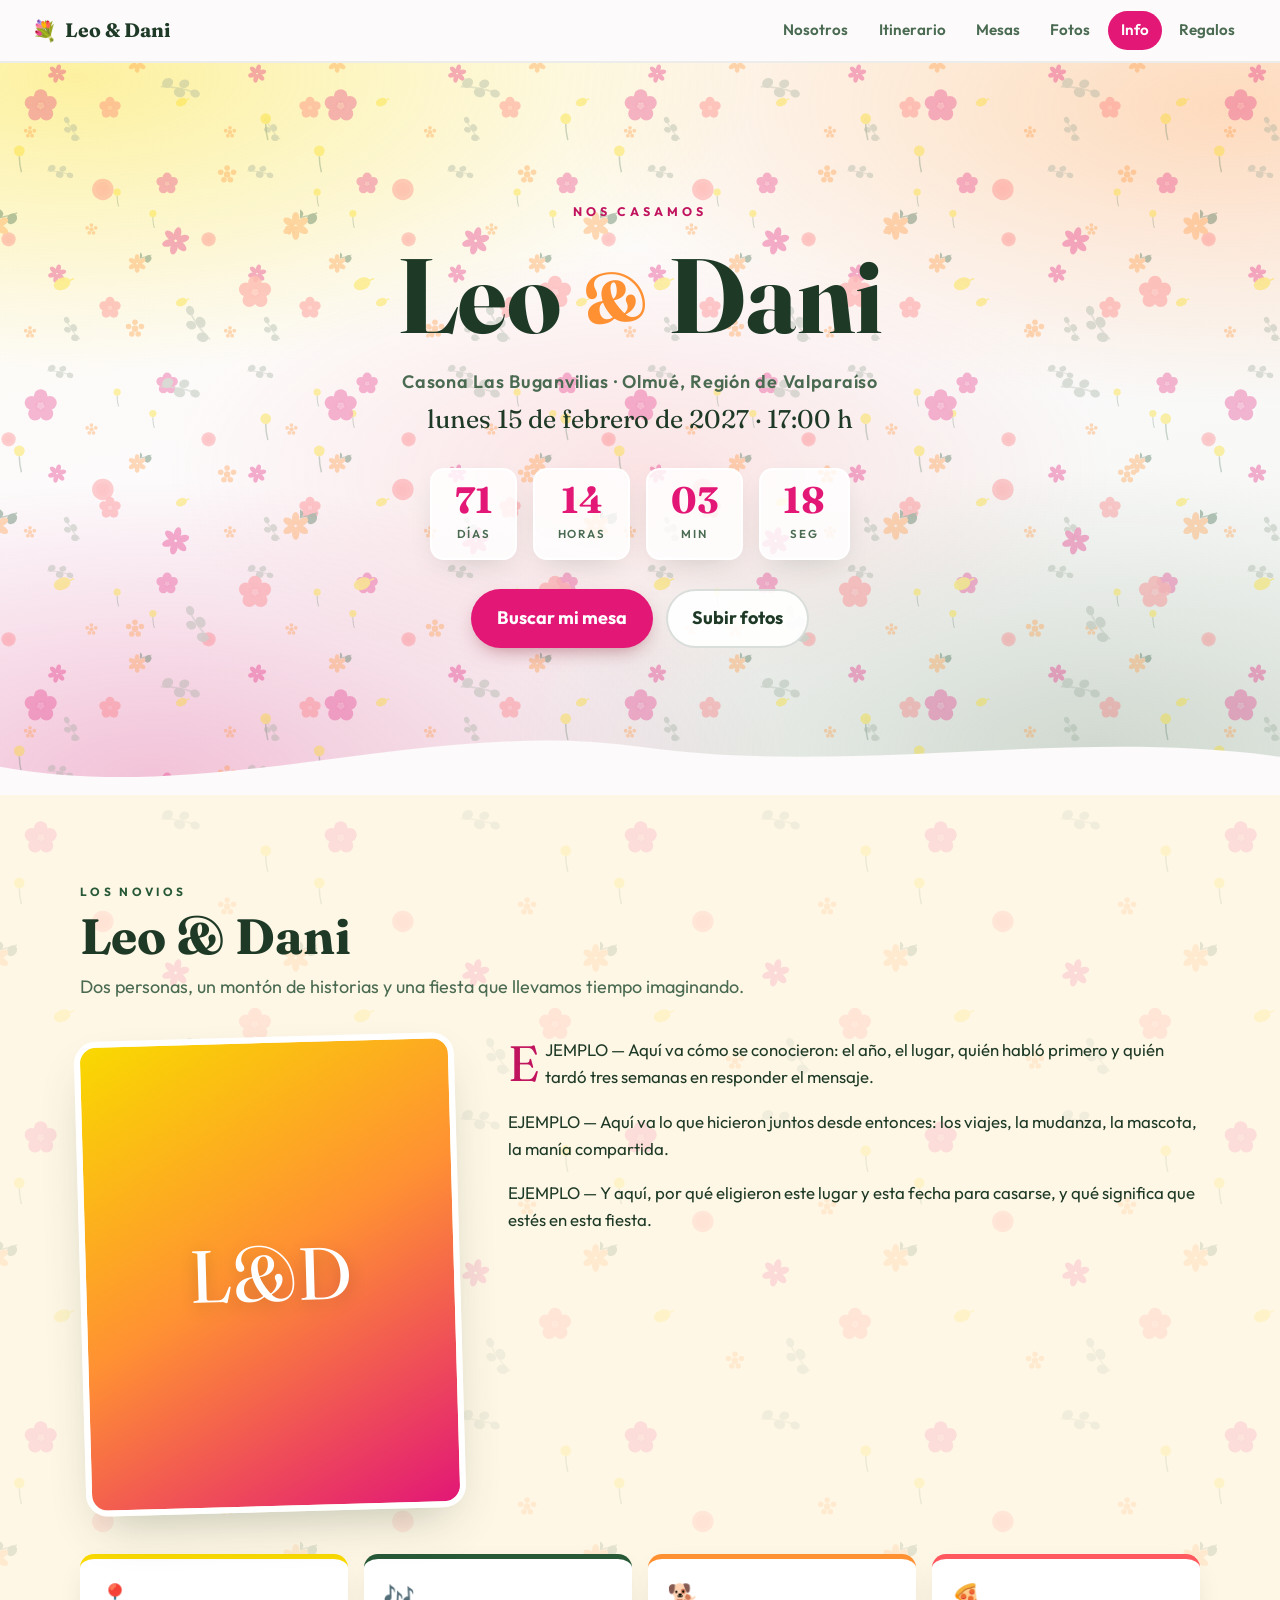
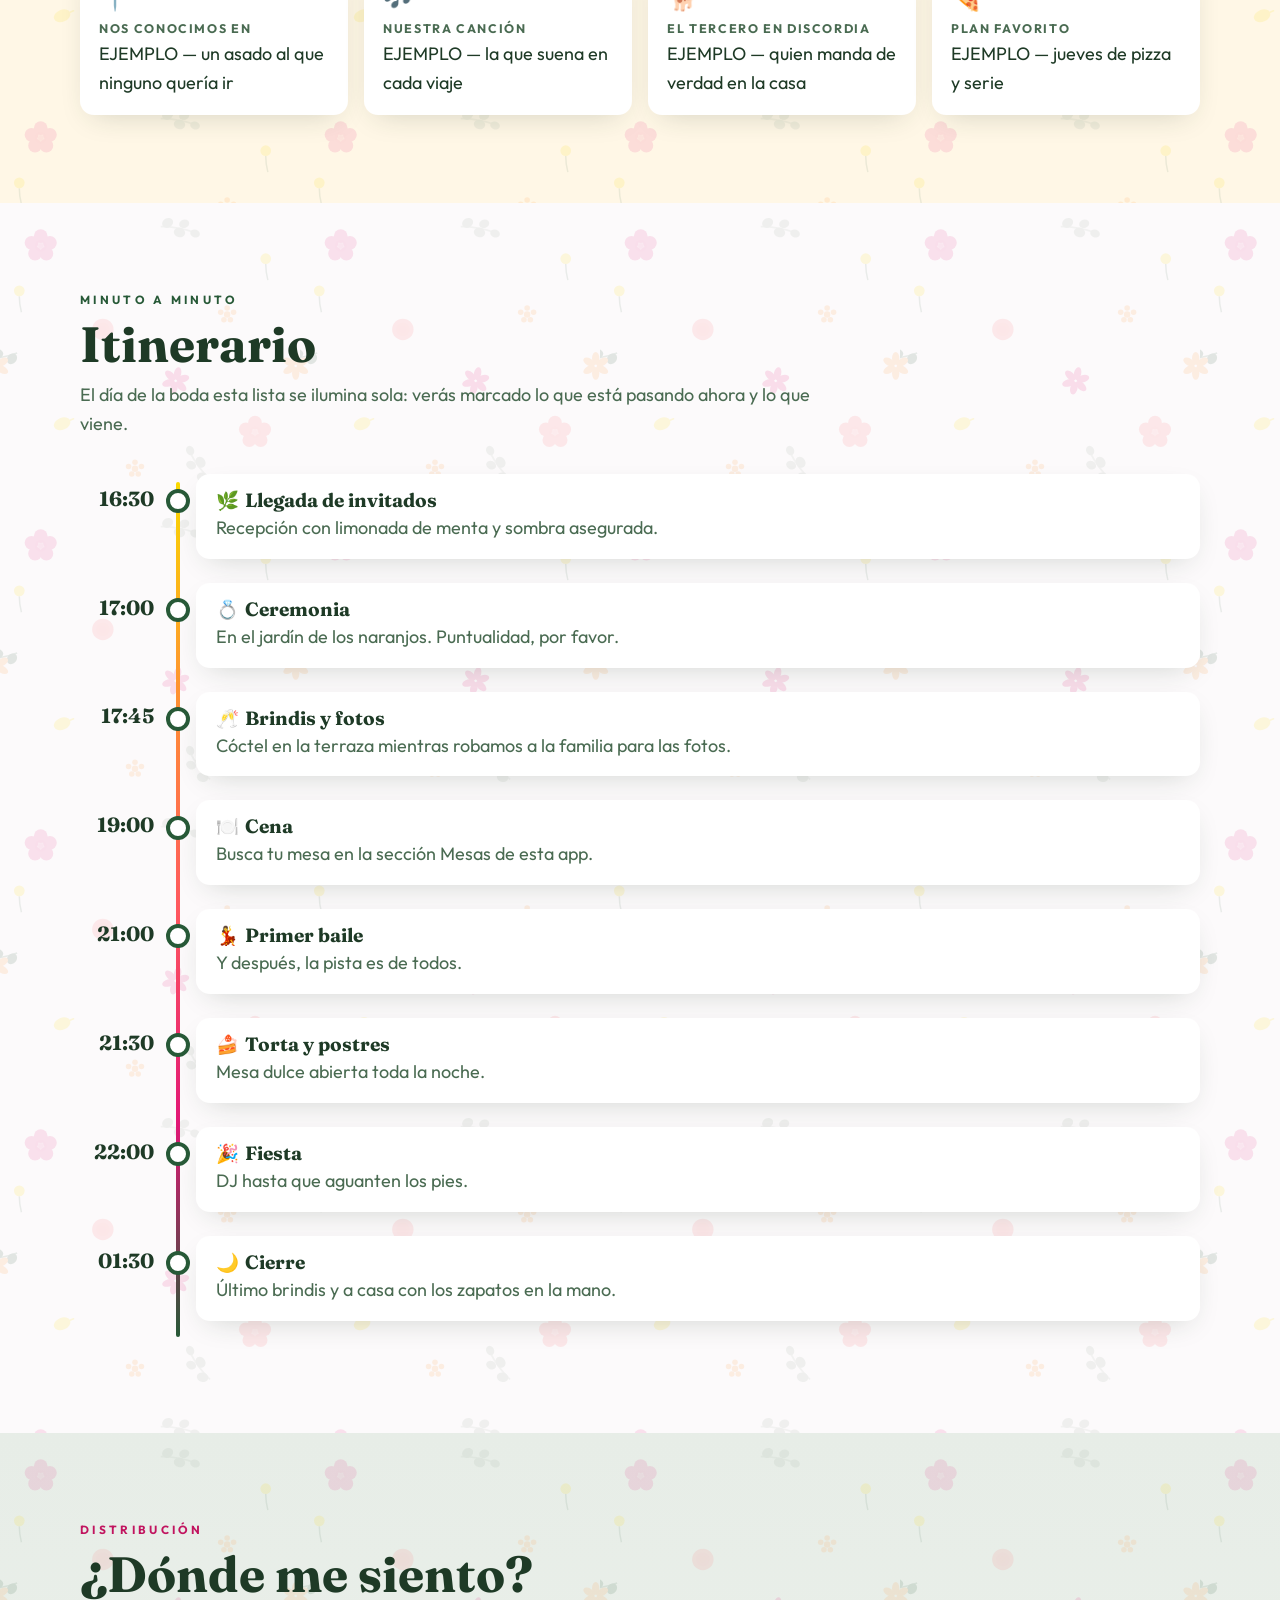
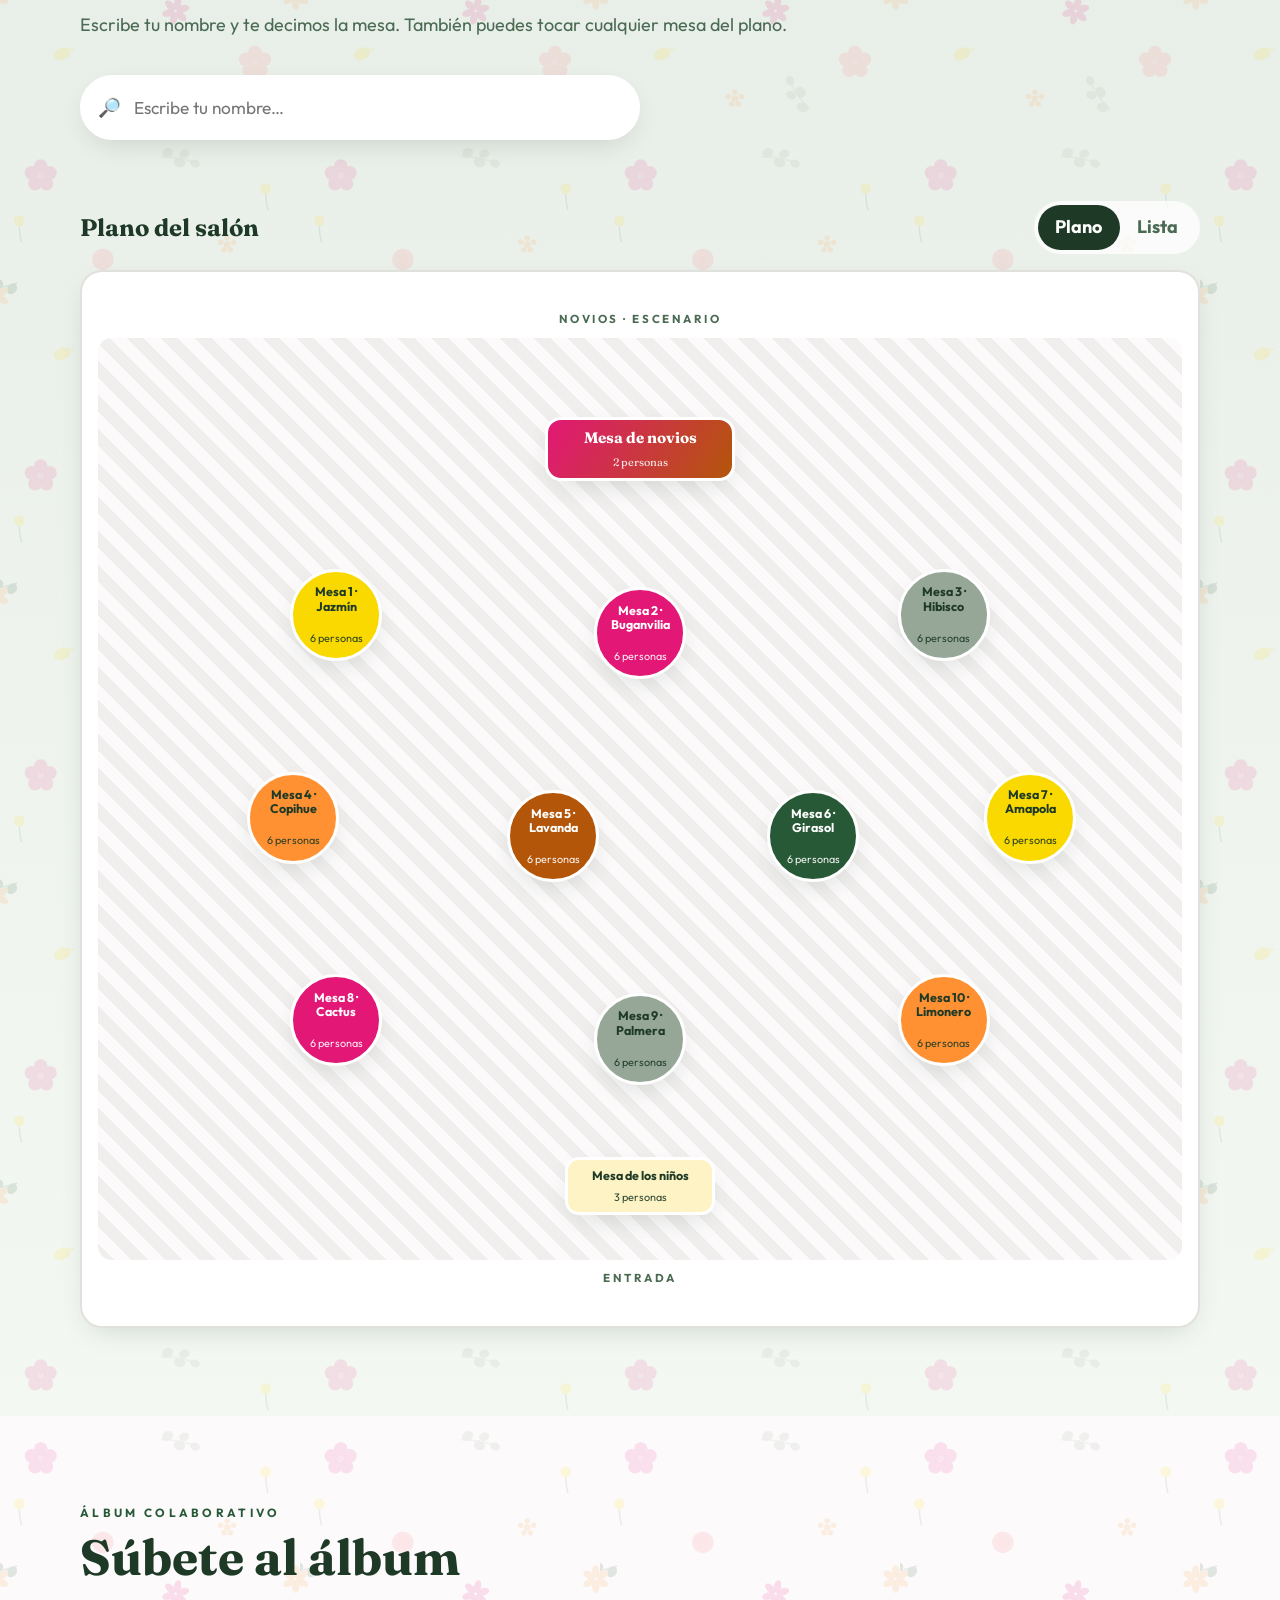
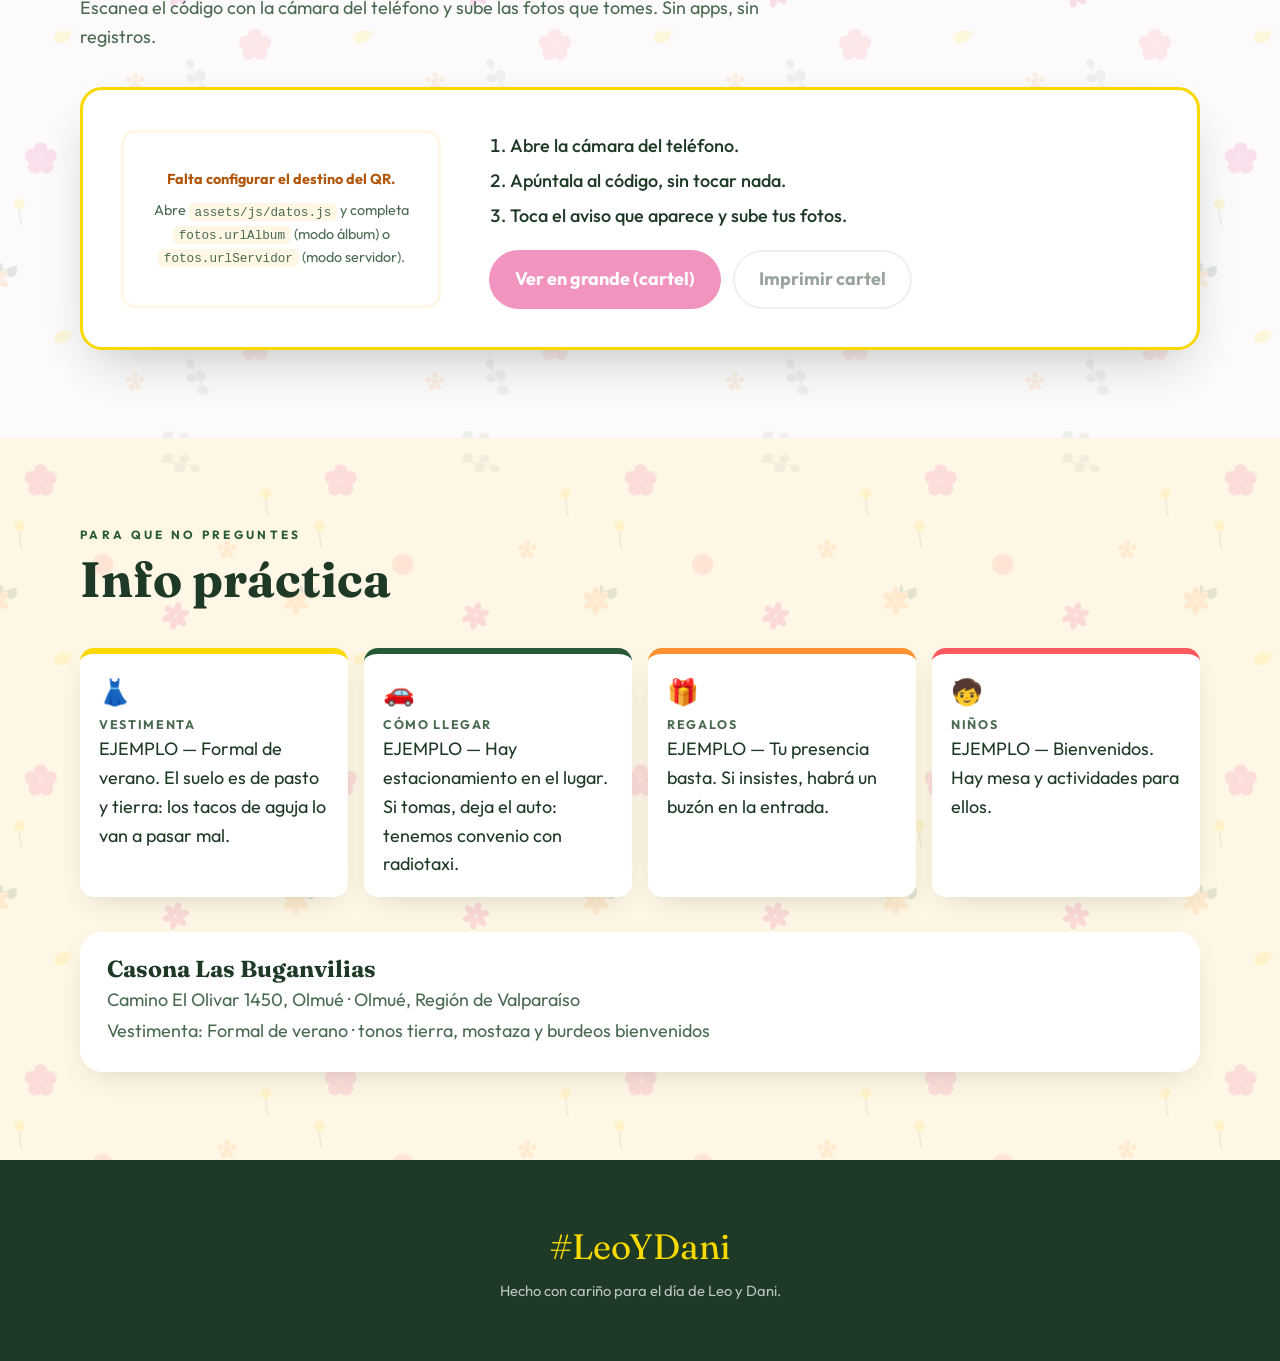
==== commit d7325843: "Cambia a la paleta Tropical + Bright sobre fondo claro Los seis colores vienen escritos en la lámina" ====
--- a/index.html
+++ b/index.html
@@ -5,7 +5,7 @@
 <meta name="viewport" content="width=device-width, initial-scale=1, viewport-fit=cover">
 <title>Leo &amp; Dani · Nuestra boda</title>
 <meta name="description" content="Itinerario, mesas, fotos y todo lo que necesitas saber para la boda de Leo y Dani.">
-<meta name="theme-color" content="#861b2d">
+<meta name="theme-color" content="#E21776">
 <link rel="manifest" href="manifest.webmanifest">
 <link rel="icon" href="assets/img/icono.svg" type="image/svg+xml">
 <link rel="preconnect" href="https://fonts.googleapis.com">
--- a/assets/css/estilo.css
+++ b/assets/css/estilo.css
@@ -1,43 +1,48 @@
 /* ===========================================================================
-   Leo & Dani — paleta del moodboard: salvia, mantequilla, mostaza, terracota,
-   coral empolvado, frambuesa, borgoña y oliva.
-
-   Los ocho colores están muestreados pixel a pixel de la tira de muestras del
-   moodboard, no estimados a ojo:
-     salvia #8a8d7a · mantequilla #eed7ad · mostaza #ce9138 · terracota #c0582b
-     coral  #c86860 · frambuesa   #c4485a · borgoña #861b2d · oliva    #545a3c
-
-   Nota de contraste: el coral empolvado no llega a 4.5:1 ni con texto blanco ni
-   con texto oscuro, así que se usa solo como adorno (filos, bordes superiores),
-   nunca como fondo de un texto. Para los fondos con texto se usa la terracota
-   oscurecida (#ab4c23), que sí cumple.
+   Leo & Dani — paleta "Tropical + Bright" sobre fondo claro.
+
+   Los seis colores vienen escritos en la lámina de la paleta y los confirmé
+   muestreando el pixel de cada barra (las diferencias de 1-3 unidades entre lo
+   declarado y lo muestreado son compresión del JPEG, así que mando lo declarado):
+     fucsia   #E21776 (Pantone 213 C)   ·  coral    #FF585F (178 C)
+     naranja  #FF9133 (1495 C)          ·  amarillo #F9D900 (107 C)
+     salvia   #96A797 (5635 C)          ·  bosque   #275937 (357 C)
+   Fondo de la lámina: #FCFAFB.
+
+   Reglas de contraste, medidas y no estimadas:
+     · El coral no llega a 4.5:1 ni con texto blanco (3.08) ni con texto oscuro
+       (4.04), así que se usa SOLO como adorno: filos, bordes y flores. Nunca
+       como fondo de un texto.
+     · El fucsia sobre fondo claro da 4.38: sirve para cifras y títulos grandes,
+       pero para texto chico se usa --fucsia-osc (#C1145F, 5.72).
+     · El naranja puro solo lleva texto oscuro (5.54). Para fondo con texto
+       blanco va --naranja-osc (#B3560A, 4.94), que además es legible sobre el
+       fondo claro (4.75) y por eso se usa en los enlaces.
    =========================================================================== */
 
 :root {
-  /* Los ocho del moodboard */
-  --salvia:       #8a8d7a;
-  --salvia-osc:   #6f7360;
-  --mantequilla:  #eed7ad;
-  --mostaza:      #ce9138;
-  --mostaza-osc:  #ac761f;
-  --terracota:    #c0582b;
-  --terracota-osc:#ab4c23;
-  --coral:        #c86860;   /* solo adorno, ver nota de contraste */
-  --frambuesa:    #c4485a;
-  --borgona:      #861b2d;
-  --borgona-osc:  #6d1526;
-  --oliva:        #545a3c;
-
-  /* Neutros derivados */
-  --crema:      #faf2e4;
-  --crema-2:    #f3e6cd;
-  --salvia-claro:#e7e8df;
-  --tinta:      #3a2e26;
-  --tinta-2:    #6e5e4e;
-  --blanco:     #ffffff;
-
-  --sombra:     0 10px 30px -12px rgba(58, 46, 38, .26);
-  --sombra-alta:0 22px 50px -18px rgba(58, 46, 38, .34);
+  /* Los seis de la paleta */
+  --fucsia:        #E21776;
+  --fucsia-osc:    #C1145F;   /* para texto chico sobre fondo claro */
+  --coral:         #FF585F;   /* solo adorno, ver nota de contraste */
+  --naranja:       #FF9133;
+  --naranja-osc:   #B3560A;   /* para texto y para fondo con texto blanco */
+  --amarillo:      #F9D900;
+  --amarillo-claro:#FDF3C4;
+  --salvia:        #96A797;
+  --salvia-osc:    #7A8C7B;
+  --bosque:        #275937;
+
+  /* Neutros claros derivados */
+  --crema:         #FCFAFB;   /* el fondo de la lámina */
+  --crema-2:       #FFF7E6;   /* cítrico muy pálido */
+  --salvia-palido: #EFF3EF;
+  --tinta:         #1E3A26;   /* verde casi negro, 11.97 sobre el fondo */
+  --tinta-2:       #4A6B52;   /* 5.75 sobre el fondo */
+  --blanco:        #ffffff;
+
+  --sombra:     0 10px 30px -12px rgba(30, 58, 38, .22);
+  --sombra-alta:0 22px 50px -18px rgba(30, 58, 38, .3);
   --radio:      22px;
   --radio-s:    14px;
 
@@ -68,12 +73,12 @@
 
 h1, h2, h3 { font-family: var(--display); line-height: 1.08; margin: 0; font-weight: 700; }
 
-a { color: var(--terracota-osc); }
+a { color: var(--naranja-osc); }
 
 img { max-width: 100%; display: block; }
 
 :focus-visible {
-  outline: 3px solid var(--frambuesa);
+  outline: 3px solid var(--coral);
   outline-offset: 3px;
   border-radius: 6px;
 }
@@ -97,9 +102,9 @@
   position: sticky; top: 0; z-index: 40;
   display: flex; align-items: center; justify-content: space-between; gap: 1rem;
   padding: .7rem clamp(1rem, 3vw, 2rem);
-  background: rgba(250, 242, 228, .9);
+  background: rgba(252, 250, 251, .9);
   backdrop-filter: blur(12px);
-  border-bottom: 2px solid rgba(58, 46, 38, .07);
+  border-bottom: 2px solid rgba(30, 58, 38, .07);
 }
 
 .barra__marca {
@@ -113,7 +118,7 @@
   color: var(--tinta-2); text-decoration: none; font-weight: 600; font-size: .95rem;
   padding: .45rem .8rem; border-radius: 999px; transition: background .18s, color .18s;
 }
-.barra__nav a:hover, .barra__nav a.es-activo { background: var(--borgona); color: #fff; }
+.barra__nav a:hover, .barra__nav a.es-activo { background: var(--fucsia); color: #fff; }
 
 .barra__menu {
   display: none; background: none; border: 0; padding: .4rem; cursor: pointer; color: var(--tinta);
@@ -122,12 +127,12 @@
 
 .menu-movil {
   position: sticky; top: 62px; z-index: 39;
-  display: grid; background: var(--blanco); border-bottom: 2px solid rgba(58, 46, 38, .08);
+  display: grid; background: var(--blanco); border-bottom: 2px solid rgba(30, 58, 38, .08);
   box-shadow: var(--sombra);
 }
 .menu-movil a {
   padding: .95rem 1.4rem; text-decoration: none; color: var(--tinta); font-weight: 600;
-  border-bottom: 1px solid rgba(58, 46, 38, .07);
+  border-bottom: 1px solid rgba(30, 58, 38, .07);
 }
 
 @media (max-width: 820px) {
@@ -143,22 +148,24 @@
   position: relative; overflow: hidden;
   padding: clamp(3rem, 9vw, 6.5rem) 1.25rem clamp(5rem, 10vw, 7rem);
   text-align: center;
+  /* Fondo claro con lavados suaves de la paleta: se ve el color sin que la
+     página deje de ser luminosa. */
   background:
-    radial-gradient(100% 78% at 8% 4%,  rgba(206, 145, 56, .78) 0%, transparent 55%),
-    radial-gradient(95% 72% at 93% 8%,  rgba(138, 141, 122, .72) 0%, transparent 57%),
-    radial-gradient(72% 62% at 80% 92%, rgba(84, 90, 60, .48) 0%, transparent 60%),
-    radial-gradient(90% 70% at 18% 98%, rgba(134, 27, 45, .42) 0%, transparent 60%),
-    radial-gradient(60% 50% at 52% 58%, rgba(192, 88, 43, .22) 0%, transparent 62%),
-    linear-gradient(165deg, #f0d9ac 0%, #f8eedb 42%, #d9ddcb 100%);
+    radial-gradient(95% 72% at 6% 2%,   rgba(249, 217, 0, .34) 0%, transparent 56%),
+    radial-gradient(90% 70% at 96% 6%,  rgba(255, 145, 51, .30) 0%, transparent 58%),
+    radial-gradient(78% 64% at 86% 94%, rgba(150, 167, 151, .38) 0%, transparent 60%),
+    radial-gradient(85% 68% at 12% 98%, rgba(226, 23, 118, .24) 0%, transparent 60%),
+    radial-gradient(58% 48% at 50% 56%, rgba(255, 88, 95, .14) 0%, transparent 64%),
+    linear-gradient(165deg, #fffdf2 0%, #fcfafb 45%, #f2f6f1 100%);
 }
 
 /* Florecillas y hojas sueltas en mosaico, en los colores del moodboard.
    Dos capas a distinta escala para que no se note la repetición. */
 .portada__confeti {
-  position: absolute; inset: 0; pointer-events: none; opacity: .42;
+  position: absolute; inset: 0; pointer-events: none; opacity: .36;
   background-image: url("../img/patron-flores.svg"), url("../img/patron-flores.svg");
-  background-size: 280px 280px, 190px 190px;
-  background-position: 0 0, 132px 86px;
+  background-size: 300px 300px, 200px 200px;
+  background-position: 0 0, 140px 92px;
 }
 
 /* Un velo crema detrás del texto: el patrón floral sigue viéndose, pero los
@@ -169,13 +176,13 @@
 }
 .portada__caja::before {
   content: ""; position: absolute; inset: -4% -6%; z-index: -1;
-  background: radial-gradient(62% 58% at 50% 46%,
-    rgba(250, 242, 228, .82) 0%, rgba(250, 242, 228, .55) 55%, rgba(250, 242, 228, 0) 78%);
+  background: radial-gradient(66% 62% at 50% 46%,
+    rgba(252, 250, 251, .94) 0%, rgba(252, 250, 251, .74) 52%, rgba(252, 250, 251, 0) 82%);
 }
 
 .portada__antetitulo {
   text-transform: uppercase; letter-spacing: .32em; font-size: .78rem; font-weight: 700;
-  color: var(--borgona); margin: 0 0 1rem;
+  color: var(--fucsia-osc); margin: 0 0 1rem;
 }
 
 .portada__nombres {
@@ -186,7 +193,7 @@
   text-wrap: balance;
 }
 .portada__amperson {
-  font-size: .62em; color: var(--terracota);
+  font-size: .62em; color: var(--naranja);
   transform: translateY(.06em) rotate(-6deg); display: inline-block;
 }
 
@@ -209,7 +216,7 @@
 }
 .cuenta__bloque strong {
   display: block; font-family: var(--display); font-size: clamp(1.6rem, 5vw, 2.3rem);
-  line-height: 1; color: var(--borgona); font-variant-numeric: tabular-nums;
+  line-height: 1; color: var(--fucsia); font-variant-numeric: tabular-nums;
 }
 .cuenta__bloque span {
   font-size: .72rem; text-transform: uppercase; letter-spacing: .16em; color: var(--tinta-2);
@@ -217,7 +224,7 @@
 }
 .cuenta__hoy {
   font-family: var(--display); font-size: clamp(1.4rem, 5vw, 2.1rem);
-  color: var(--borgona); margin: 0 0 1.6rem;
+  color: var(--fucsia); margin: 0 0 1.6rem;
 }
 
 .portada__acciones { display: flex; gap: .8rem; justify-content: center; flex-wrap: wrap; }
@@ -242,23 +249,32 @@
 }
 .boton:disabled:hover, .boton[disabled]:hover { transform: none; }
 
-.boton--primario { background: var(--borgona); color: #fff; box-shadow: 0 8px 20px -8px rgba(134, 27, 45, .55); }
-.boton--primario:hover { background: var(--borgona-osc); }
-.boton--claro { background: rgba(255,255,255,.92); color: var(--tinta); border-color: rgba(58,46,38,.16); }
+.boton--primario { background: var(--fucsia); color: #fff; box-shadow: 0 8px 20px -8px rgba(134, 27, 45, .55); }
+.boton--primario:hover { background: var(--fucsia-osc); }
+.boton--claro { background: rgba(255,255,255,.92); color: var(--tinta); border-color: rgba(30, 58, 38, .16); }
 .boton--claro:hover { background: #fff; }
 
 /* -------------------------------------------------------------- Secciones */
 .seccion { padding: clamp(3rem, 8vw, 5.5rem) 0; position: relative; }
+
+/* Las flores siguen de fondo por toda la página, muy tenues para no pelear
+   con el texto. Las tarjetas van en blanco encima, así que se leen igual. */
+.seccion::before {
+  content: ""; position: absolute; inset: 0; pointer-events: none; z-index: 0;
+  background: url("../img/patron-flores.svg") 0 0 / 300px 300px repeat;
+  opacity: .14;
+}
+.seccion > * { position: relative; z-index: 1; }
 .seccion--crema { background: var(--crema-2); }
 .seccion--salvia {
-  background: linear-gradient(180deg, #d7dbc9 0%, #e8eade 100%);
+  background: linear-gradient(180deg, #e7ede7 0%, #f4f8f3 100%);
 }
 
 .seccion__kicker {
   text-transform: uppercase; letter-spacing: .28em; font-size: .74rem; font-weight: 700;
-  color: var(--oliva); margin: 0 0 .5rem;
-}
-.seccion--salvia .seccion__kicker { color: var(--borgona); }
+  color: var(--bosque); margin: 0 0 .5rem;
+}
+.seccion--salvia .seccion__kicker { color: var(--fucsia-osc); }
 
 .seccion__titulo { font-size: clamp(2rem, 5.5vw, 3.1rem); margin-bottom: .6rem; }
 .seccion__bajada { max-width: 62ch; color: var(--tinta-2); margin: 0 0 2.2rem; }
@@ -272,7 +288,7 @@
 
 .nosotros__foto {
   aspect-ratio: 4 / 5; border-radius: var(--radio); overflow: hidden;
-  background: linear-gradient(150deg, var(--mostaza) 0%, var(--terracota) 48%, var(--borgona) 100%);
+  background: linear-gradient(150deg, var(--amarillo) 0%, var(--naranja) 48%, var(--fucsia) 100%);
   display: grid; place-items: center; box-shadow: var(--sombra-alta);
   border: 6px solid #fff; rotate: -1.6deg;
 }
@@ -285,7 +301,7 @@
 .nosotros__texto p { margin: 0 0 1.1rem; font-size: 1.05rem; }
 .nosotros__texto p:first-child::first-letter {
   font-family: var(--display); font-size: 3.1rem; line-height: .82; float: left;
-  padding: .12em .12em 0 0; color: var(--borgona);
+  padding: .12em .12em 0 0; color: var(--fucsia-osc);
 }
 
 .fichas {
@@ -294,10 +310,10 @@
 }
 .fichas li {
   background: var(--blanco); border-radius: var(--radio-s); padding: 1.1rem 1.2rem;
-  box-shadow: var(--sombra); border-top: 5px solid var(--mostaza);
-}
-.fichas li:nth-child(4n+2) { border-top-color: var(--oliva); }
-.fichas li:nth-child(4n+3) { border-top-color: var(--terracota); }
+  box-shadow: var(--sombra); border-top: 5px solid var(--amarillo);
+}
+.fichas li:nth-child(4n+2) { border-top-color: var(--bosque); }
+.fichas li:nth-child(4n+3) { border-top-color: var(--naranja); }
 .fichas li:nth-child(4n+4) { border-top-color: var(--coral); }
 .fichas .emoji { font-size: 1.6rem; display: block; margin-bottom: .3rem; }
 .fichas h3 { font-family: var(--cuerpo); font-size: .78rem; font-weight: 700;
@@ -307,7 +323,7 @@
 /* ------------------------------------------------------------- Itinerario */
 .aviso-vivo {
   display: inline-flex; align-items: center; gap: .6rem;
-  background: var(--borgona); color: #fff; font-weight: 700;
+  background: var(--fucsia); color: #fff; font-weight: 700;
   padding: .55rem 1.1rem; border-radius: 999px; margin-bottom: 1.6rem;
   box-shadow: 0 8px 22px -10px rgba(134, 27, 45, .7);
 }
@@ -320,7 +336,7 @@
 .linea { list-style: none; margin: 0; padding: 0; position: relative; }
 .linea::before {
   content: ""; position: absolute; left: 96px; top: 8px; bottom: 8px; width: 4px;
-  background: linear-gradient(180deg, var(--mostaza), var(--terracota), var(--frambuesa), var(--borgona), var(--oliva));
+  background: linear-gradient(180deg, var(--amarillo), var(--naranja), var(--coral), var(--fucsia), var(--bosque));
   border-radius: 4px;
 }
 @media (max-width: 620px) { .linea::before { left: 26px; } }
@@ -338,12 +354,12 @@
   color: var(--tinta); padding-top: .55rem; font-variant-numeric: tabular-nums;
 }
 @media (max-width: 620px) {
-  .linea__hora { text-align: left; padding-top: 0; font-size: 1.05rem; color: var(--borgona); }
+  .linea__hora { text-align: left; padding-top: 0; font-size: 1.05rem; color: var(--fucsia); }
 }
 
 .linea__punto {
   position: absolute; left: 86px; top: .95rem; width: 24px; height: 24px; border-radius: 50%;
-  background: #fff; border: 4px solid var(--oliva); z-index: 1;
+  background: #fff; border: 4px solid var(--bosque); z-index: 1;
   display: grid; place-items: center; font-size: .8rem;
 }
 @media (max-width: 620px) { .linea__punto { left: 16px; top: .1rem; } }
@@ -357,21 +373,21 @@
 .linea__emoji { font-size: 1.15rem; margin-right: .4rem; }
 
 .linea li.es-ahora .linea__caja {
-  background: linear-gradient(120deg, var(--terracota-osc), var(--frambuesa)); color: #fff;
+  background: linear-gradient(120deg, var(--fucsia), var(--naranja-osc)); color: #fff;
   transform: scale(1.015); box-shadow: var(--sombra-alta);
 }
 .linea li.es-ahora .linea__caja p { color: rgba(255,255,255,.92); }
-.linea li.es-ahora .linea__punto { border-color: var(--borgona); background: var(--borgona); }
+.linea li.es-ahora .linea__punto { border-color: var(--fucsia); background: var(--fucsia); }
 .linea li.es-pasado { opacity: .5; }
 .linea li.es-pasado .linea__punto { border-color: var(--tinta-2); background: var(--tinta-2); }
 
 .etiqueta-ahora {
-  display: inline-block; background: #fff; color: var(--borgona); font-size: .7rem;
+  display: inline-block; background: #fff; color: var(--fucsia-osc); font-size: .7rem;
   font-weight: 800; letter-spacing: .14em; text-transform: uppercase;
   padding: .18rem .6rem; border-radius: 999px; margin-left: .5rem; vertical-align: middle;
 }
 .etiqueta-sigue {
-  display: inline-block; background: var(--mostaza); color: var(--tinta); font-size: .7rem;
+  display: inline-block; background: var(--amarillo); color: var(--tinta); font-size: .7rem;
   font-weight: 800; letter-spacing: .12em; text-transform: uppercase;
   padding: .18rem .6rem; border-radius: 999px; margin-left: .5rem; vertical-align: middle;
 }
@@ -387,11 +403,11 @@
   content: "🔎"; position: absolute; left: 1.15rem; top: 50%; transform: translateY(-50%);
   font-size: 1.15rem; pointer-events: none;
 }
-.buscador input:focus { border-color: var(--borgona); outline: none; }
+.buscador input:focus { border-color: var(--fucsia); outline: none; }
 .buscador input::-webkit-search-cancel-button { display: none; }
 .buscador__limpiar {
   position: absolute; right: .85rem; top: 50%; transform: translateY(-50%);
-  border: 0; background: rgba(58, 46, 38, .08); color: var(--tinta); cursor: pointer;
+  border: 0; background: rgba(30, 58, 38, .08); color: var(--tinta); cursor: pointer;
   width: 34px; height: 34px; border-radius: 50%; font-size: 1.3rem; line-height: 1;
 }
 
@@ -399,21 +415,21 @@
 
 .tarjeta-resultado {
   background: var(--blanco); border-radius: var(--radio); padding: 1.2rem 1.4rem;
-  box-shadow: var(--sombra-alta); border-left: 8px solid var(--terracota);
+  box-shadow: var(--sombra-alta); border-left: 8px solid var(--naranja);
   animation: aparece .28s ease;
 }
 @keyframes aparece { from { opacity: 0; transform: translateY(8px); } to { opacity: 1; transform: none; } }
 
 .tarjeta-resultado__nombre { font-family: var(--display); font-size: 1.45rem; }
 .tarjeta-resultado__mesa {
-  display: inline-block; background: var(--oliva); color: #fff; font-weight: 700;
+  display: inline-block; background: var(--bosque); color: #fff; font-weight: 700;
   padding: .3rem .9rem; border-radius: 999px; margin: .45rem 0 .7rem;
 }
 .tarjeta-resultado__companeros { margin: 0; color: var(--tinta-2); font-size: .95rem; }
 .tarjeta-resultado__companeros strong { color: var(--tinta); }
 
 .sin-resultado {
-  background: rgba(255,255,255,.75); border: 2px dashed rgba(58, 46, 38, .2);
+  background: rgba(255,255,255,.75); border: 2px dashed rgba(30, 58, 38, .2);
   border-radius: var(--radio); padding: 1.1rem 1.3rem; color: var(--tinta-2);
 }
 
@@ -453,7 +469,7 @@
 .mesa {
   position: absolute; transform: translate(-50%, -50%);
   display: grid; place-items: center; text-align: center; cursor: pointer;
-  border: 3px solid var(--blanco); background: var(--oliva); color: #fff;
+  border: 3px solid var(--blanco); background: var(--bosque); color: #fff;
   font-weight: 700; font-size: .78rem; line-height: 1.15; padding: .3rem;
   box-shadow: var(--sombra); transition: transform .18s, box-shadow .18s, background .18s;
   font-family: var(--cuerpo);
@@ -469,22 +485,22 @@
 /* Las mesas van rotando por seis colores del moodboard. Los seis están
    elegidos porque su texto llega a 4.5:1 de contraste (el coral empolvado no
    llega con ningún color de texto, así que aquí no se usa). */
-.mesa:nth-of-type(6n+1) { background: var(--oliva);         color: #fff; }
-.mesa:nth-of-type(6n+2) { background: var(--mostaza);       color: var(--tinta); }
-.mesa:nth-of-type(6n+3) { background: var(--terracota-osc); color: #fff; }
-.mesa:nth-of-type(6n+4) { background: var(--salvia-osc);    color: #fff; }
-.mesa:nth-of-type(6n+5) { background: var(--frambuesa);     color: #fff; }
-.mesa:nth-of-type(6n+6) { background: var(--borgona);       color: #fff; }
+.mesa:nth-of-type(6n+1) { background: var(--bosque);      color: #fff; }
+.mesa:nth-of-type(6n+2) { background: var(--amarillo);    color: var(--tinta); }
+.mesa:nth-of-type(6n+3) { background: var(--fucsia);      color: #fff; }
+.mesa:nth-of-type(6n+4) { background: var(--salvia);      color: var(--tinta); }
+.mesa:nth-of-type(6n+5) { background: var(--naranja);     color: var(--tinta); }
+.mesa:nth-of-type(6n+6) { background: var(--naranja-osc); color: #fff; }
 
 /* La mesa de novios y la de los niños siempre se distinguen del resto. */
 .mesa--honor {
-  background: linear-gradient(120deg, var(--borgona), var(--terracota-osc)) !important;
+  background: linear-gradient(120deg, var(--fucsia), var(--naranja-osc)) !important;
   color: #fff !important;
 }
-.mesa--larga { background: var(--mantequilla) !important; color: var(--tinta) !important; }
+.mesa--larga { background: var(--amarillo-claro) !important; color: var(--tinta) !important; }
 
 .mesa.es-destacada {
-  outline: 5px solid var(--borgona); outline-offset: 4px;
+  outline: 5px solid var(--fucsia); outline-offset: 4px;
   animation: rebote 1.1s ease infinite;
   z-index: 4;
 }
@@ -509,21 +525,21 @@
 .lista-mesas { display: grid; grid-template-columns: repeat(auto-fit, minmax(250px, 1fr)); gap: 1rem; }
 .tarjeta-mesa {
   background: var(--blanco); border-radius: var(--radio-s); padding: 1.1rem 1.25rem;
-  box-shadow: var(--sombra); border-top: 6px solid var(--oliva);
-}
-.tarjeta-mesa:nth-child(3n+2) { border-top-color: var(--mostaza); }
-.tarjeta-mesa:nth-child(3n+3) { border-top-color: var(--borgona); }
+  box-shadow: var(--sombra); border-top: 6px solid var(--bosque);
+}
+.tarjeta-mesa:nth-child(3n+2) { border-top-color: var(--amarillo); }
+.tarjeta-mesa:nth-child(3n+3) { border-top-color: var(--fucsia); }
 .tarjeta-mesa h4 { font-family: var(--display); font-size: 1.2rem; margin: 0 0 .5rem; }
 .tarjeta-mesa ul { margin: 0; padding-left: 1.1rem; color: var(--tinta-2); font-size: .95rem; }
-.tarjeta-mesa.es-destacada { outline: 4px solid var(--borgona); outline-offset: 2px; }
-
-dialog.detalle-mesa::backdrop { background: rgba(58, 46, 38, .58); backdrop-filter: blur(3px); }
+.tarjeta-mesa.es-destacada { outline: 4px solid var(--fucsia); outline-offset: 2px; }
+
+dialog.detalle-mesa::backdrop { background: rgba(30, 58, 38, .58); backdrop-filter: blur(3px); }
 dialog.detalle-mesa {
   border: 0; border-radius: var(--radio); padding: 0; max-width: min(440px, 92vw);
   box-shadow: var(--sombra-alta); color: var(--tinta); background: var(--blanco);
 }
 .detalle-mesa__cabecera {
-  background: linear-gradient(120deg, var(--borgona), var(--terracota-osc)); color: #fff;
+  background: linear-gradient(120deg, var(--fucsia), var(--naranja-osc)); color: #fff;
   padding: 1.3rem 1.5rem;
 }
 .detalle-mesa__cabecera h3 { font-size: 1.5rem; }
@@ -536,7 +552,7 @@
   display: grid; grid-template-columns: minmax(220px, 320px) 1fr; gap: clamp(1.5rem, 4vw, 3rem);
   align-items: center; background: var(--blanco); border-radius: var(--radio);
   padding: clamp(1.3rem, 4vw, 2.4rem); box-shadow: var(--sombra-alta);
-  border: 3px solid var(--mostaza);
+  border: 3px solid var(--amarillo);
 }
 @media (max-width: 720px) { .qr-panel { grid-template-columns: 1fr; } }
 
@@ -550,7 +566,7 @@
   display: grid; gap: .5rem; text-align: center; color: var(--tinta-2); font-size: .9rem;
   padding: 1.5rem 1rem;
 }
-.qr-panel__pendiente strong { color: var(--terracota-osc); }
+.qr-panel__pendiente strong { color: var(--naranja-osc); }
 code {
   background: var(--crema-2); padding: .1rem .35rem; border-radius: 5px;
   font-size: .88em; font-family: ui-monospace, "SFMono-Regular", Menlo, monospace;
@@ -589,7 +605,7 @@
 }
 .pie p { margin: .25rem 0; }
 .pie p:first-child {
-  font-family: var(--display); font-size: clamp(1.5rem, 5vw, 2.2rem); color: var(--mostaza);
+  font-family: var(--display); font-size: clamp(1.5rem, 5vw, 2.2rem); color: var(--amarillo);
 }
 .pie__fino { color: rgba(255,255,255,.7); font-size: .92rem; }
 
@@ -601,9 +617,9 @@
      con background-image, el atajo lo borraría. */
   background:
     url("../img/patron-flores.svg") 0 0 / 200px 200px repeat,
-    radial-gradient(120% 90% at 10% 10%, rgba(206,145,56,.9) 0%, transparent 56%),
-    radial-gradient(110% 85% at 90% 15%, rgba(138,141,122,.88) 0%, transparent 58%),
-    linear-gradient(160deg, #c0582b 0%, #ce9138 52%, #545a3c 100%);
+    radial-gradient(120% 90% at 10% 10%, rgba(249,217,0,.85) 0%, transparent 56%),
+    radial-gradient(110% 85% at 90% 15%, rgba(150,167,151,.85) 0%, transparent 58%),
+    linear-gradient(160deg, #e21776 0%, #ff9133 52%, #275937 100%);
 }
 .cartel__cerrar {
   position: absolute; top: 1rem; right: 1.2rem; font-size: 2.2rem; line-height: 1;
@@ -615,7 +631,7 @@
   max-width: min(640px, 92vw); box-shadow: var(--sombra-alta);
 }
 .cartel__kicker {
-  text-transform: uppercase; letter-spacing: .3em; font-weight: 700; color: var(--borgona);
+  text-transform: uppercase; letter-spacing: .3em; font-weight: 700; color: var(--fucsia);
   margin: 0 0 .4rem; font-size: .85rem;
 }
 .cartel__titulo { font-size: clamp(1.9rem, 6vw, 3rem); margin-bottom: 1.2rem; }
